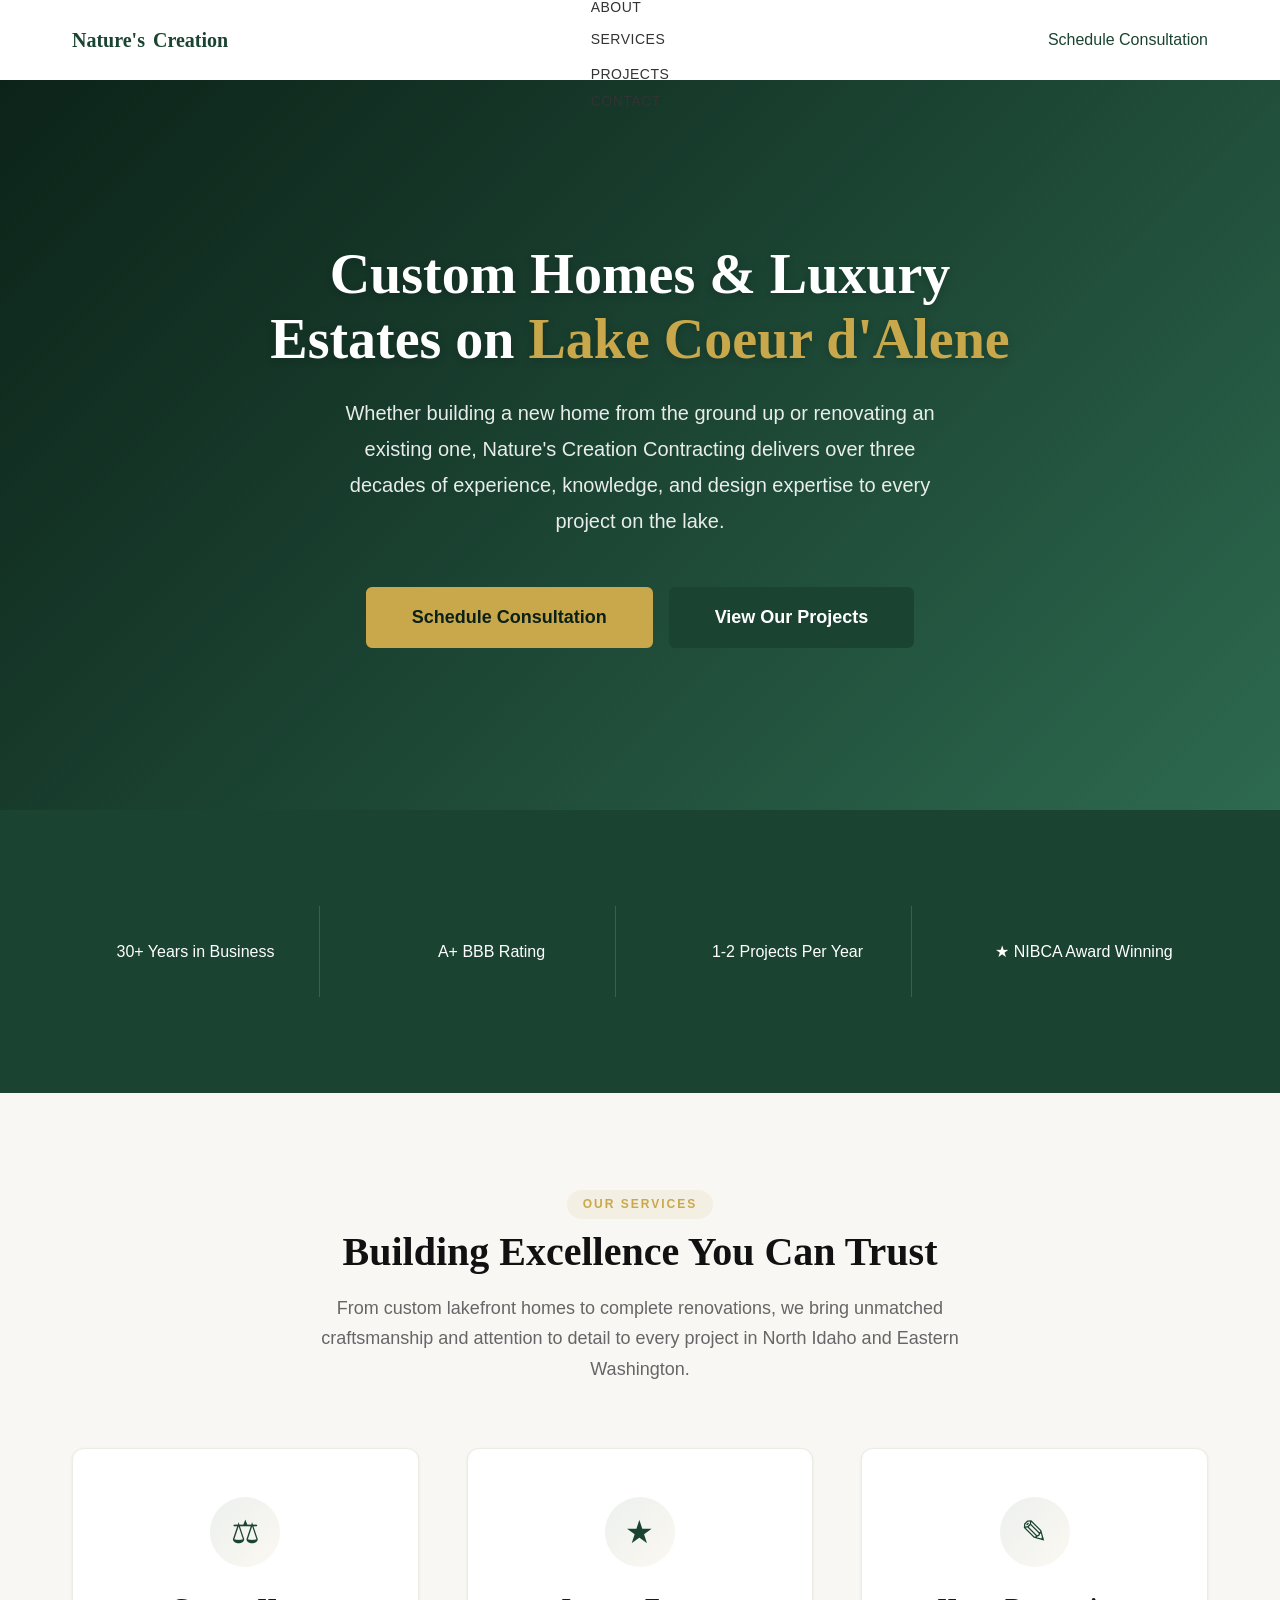
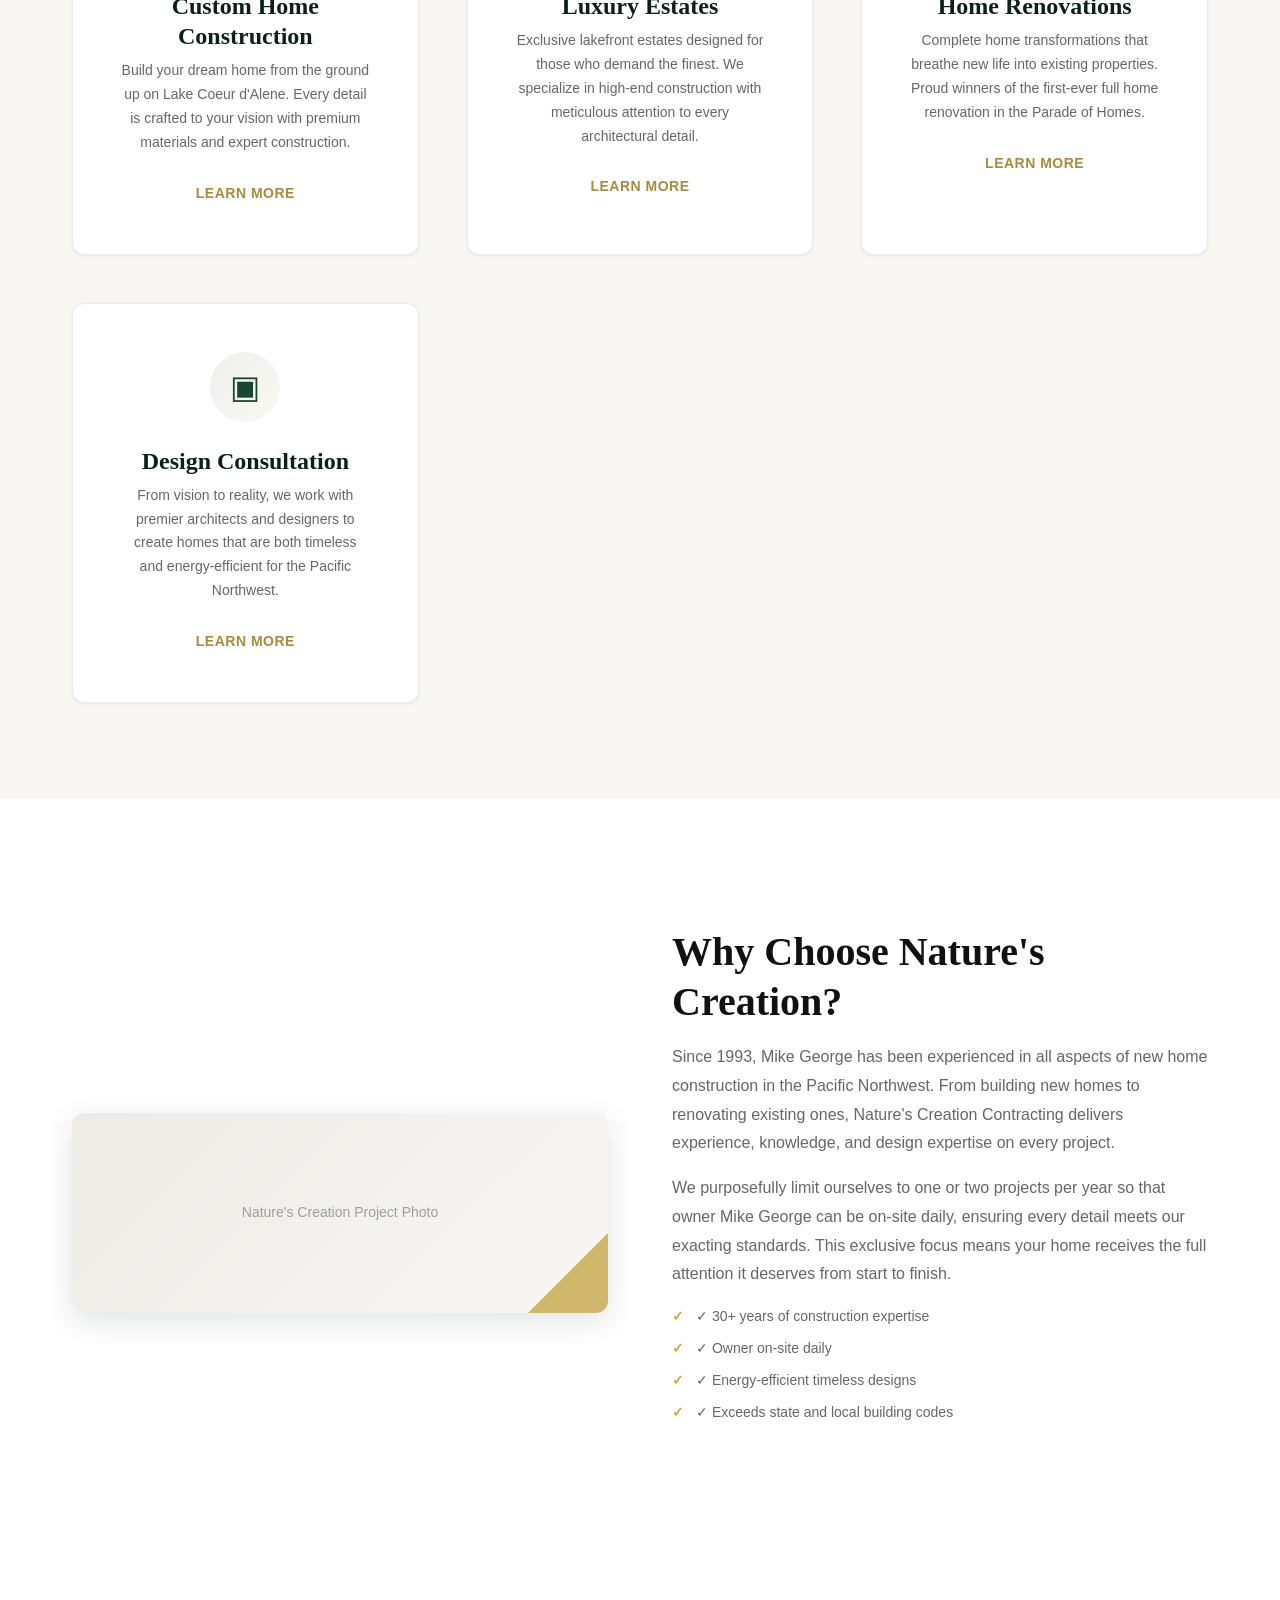
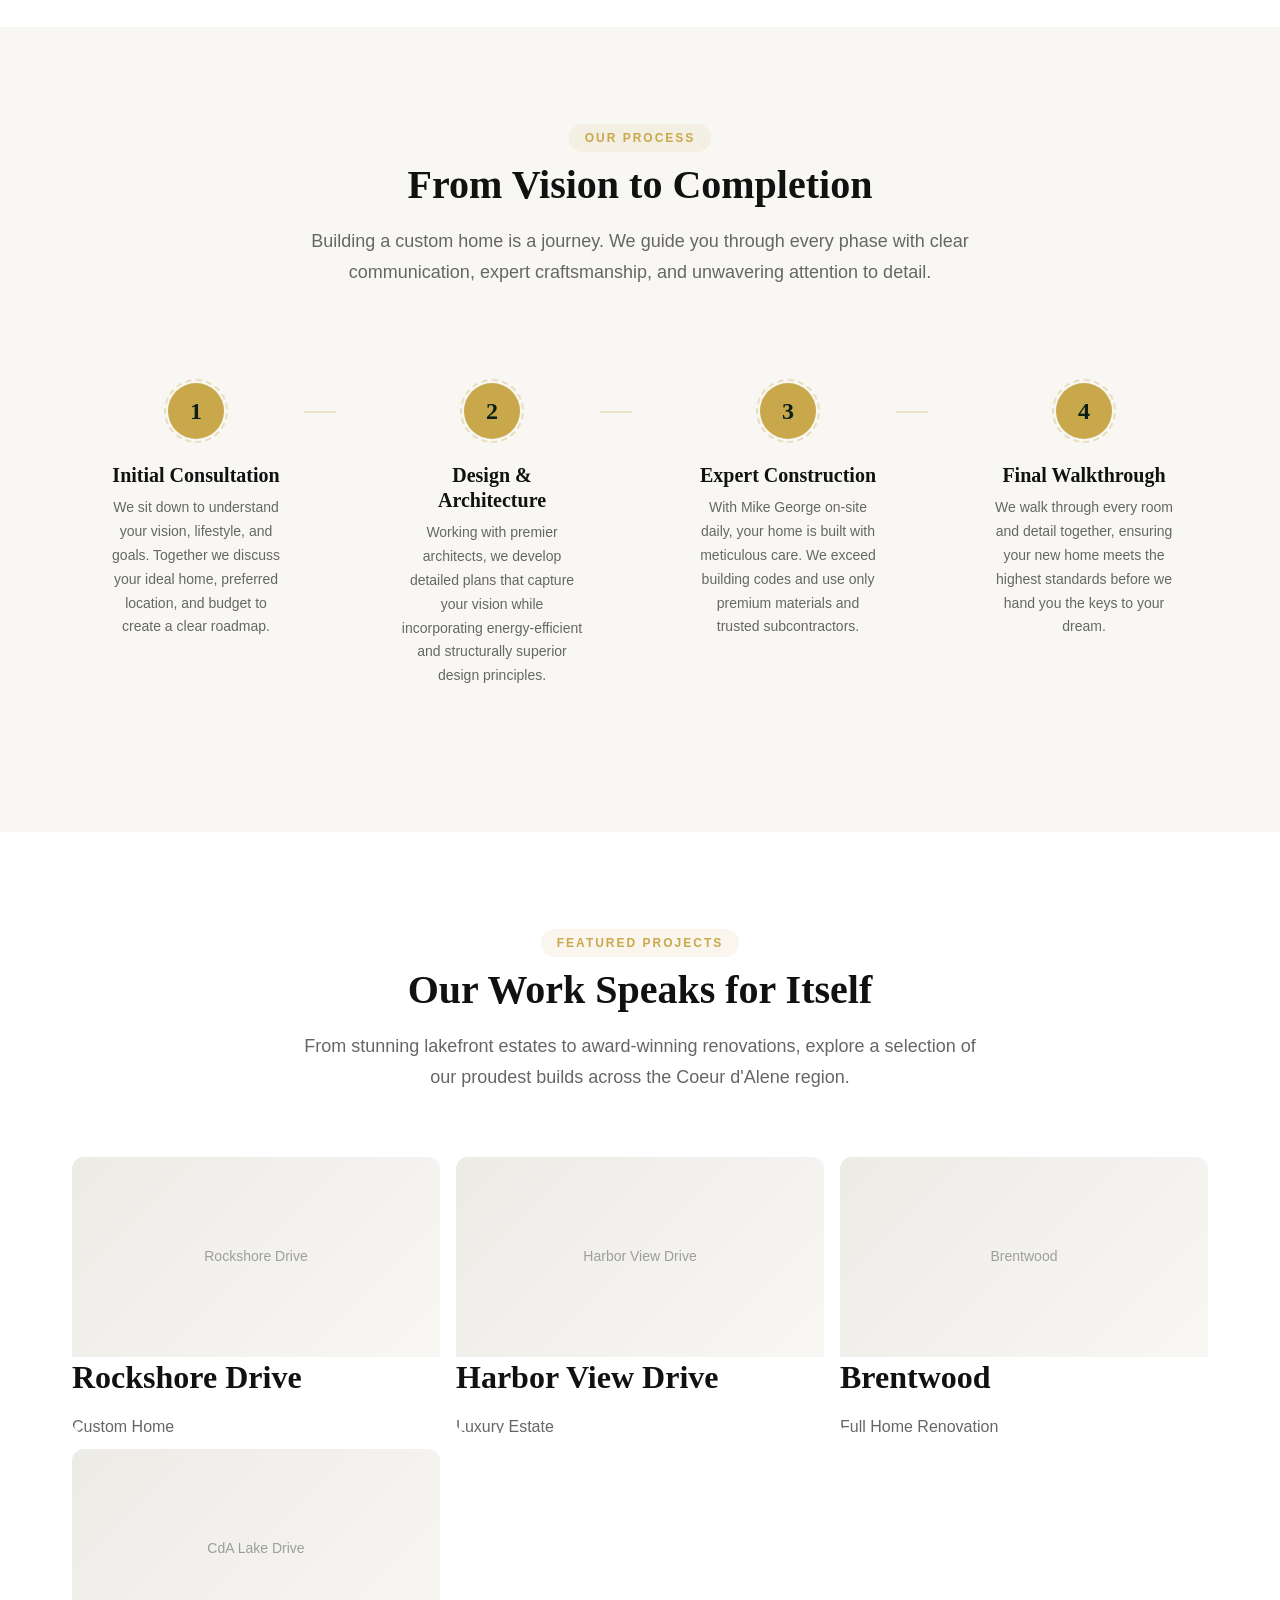
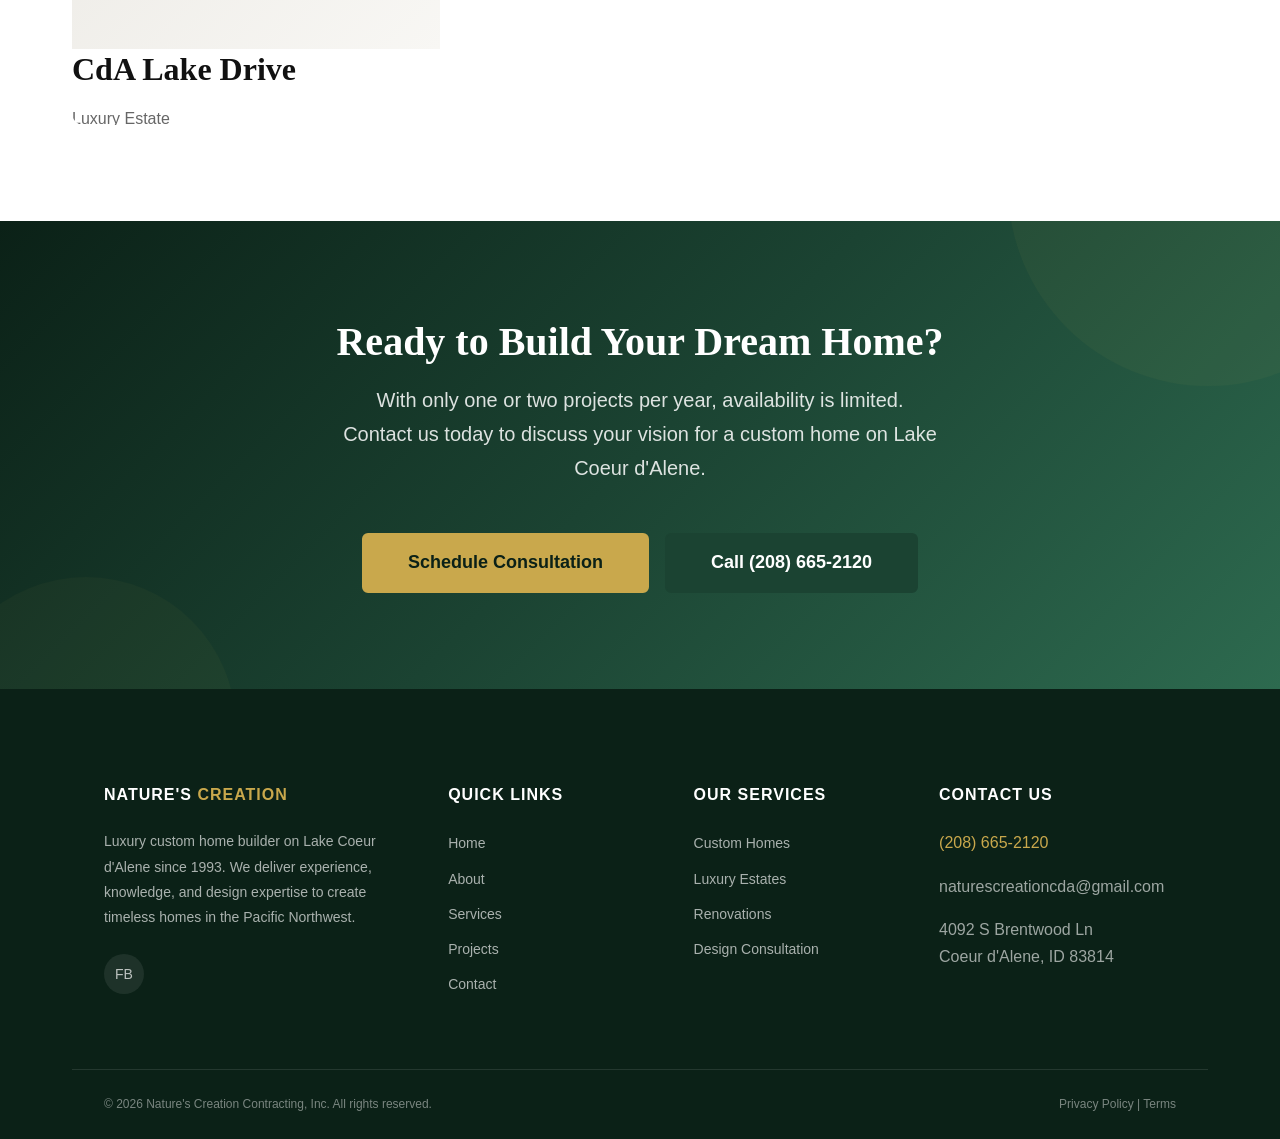
==== index.html @ 18619c43 "Auto-update naturescreationcda" ====
<!DOCTYPE html>
<html lang="en">
<head>
  <meta charset="UTF-8">
  <meta name="viewport" content="width=device-width, initial-scale=1.0">
  <meta name="description" content="Nature's Creation Contracting builds luxury custom homes and estates on Lake Coeur d'Alene, Idaho. 30+ years of experience, A+ BBB rated. Trust in experience, experience excellence.">
  <title>Nature's Creation — Custom Home Builder Coeur d'Alene, Idaho</title>
  <link rel="stylesheet" href="css/styles.css">
</head>
<body>

  <!-- ============================================
       Header
       ============================================ -->
  <header class="site-header">
    <div class="header-inner">
      <a href="index.html" class="logo">Nature's <span>Creation</span></a>

      <nav class="main-nav">
        <ul>
          <li><a href="index.html" class="active">Home</a></li>
          <li><a href="about.html">About</a></li>
          <li class="nav-dropdown">
            <a href="services/index.html">Services</a>
            <ul class="dropdown-menu">
              <li><a href="services/custom-homes.html">Custom Homes</a></li>
              <li><a href="services/luxury-estates.html">Luxury Estates</a></li>
              <li><a href="services/renovations.html">Renovations</a></li>
              <li><a href="services/design-consultation.html">Design Consultation</a></li>
            </ul>
          </li>
          <li><a href="gallery.html">Projects</a></li>
          <li><a href="contact.html">Contact</a></li>
        </ul>
      </nav>

      <a href="contact.html" class="header-cta header-cta-desktop">Schedule Consultation</a>

      <button class="menu-toggle" aria-label="Toggle navigation menu">
        <span></span>
        <span></span>
        <span></span>
      </button>
    </div>
  </header>

  <!-- ============================================
       Hero Section
       ============================================ -->
  <section class="hero">
    <div class="container">
      <div class="hero-content">
        <h1>Custom Homes &amp; Luxury Estates on <span class="accent">Lake Coeur d'Alene</span></h1>
        <p>Whether building a new home from the ground up or renovating an existing one, Nature's Creation Contracting delivers over three decades of experience, knowledge, and design expertise to every project on the lake.</p>
        <div class="hero-buttons">
          <a href="contact.html" class="btn btn-primary btn-lg">Schedule Consultation</a>
          <a href="gallery.html" class="btn btn-secondary btn-lg">View Our Projects</a>
        </div>
      </div>
    </div>
  </section>

  <!-- ============================================
       Stats Section
       ============================================ -->
  <section class="section section-dark">
    <div class="container">
      <div class="stats-row">
        <div class="stat-item">
          <span class="number">30+</span>
          <span class="label">Years in Business</span>
        </div>
        <div class="stat-item">
          <span class="number">A+</span>
          <span class="label">BBB Rating</span>
        </div>
        <div class="stat-item">
          <span class="number">1-2</span>
          <span class="label">Projects Per Year</span>
        </div>
        <div class="stat-item">
          <span class="number">&#9733;</span>
          <span class="label">NIBCA Award Winning</span>
        </div>
      </div>
    </div>
  </section>

  <!-- ============================================
       Services Section
       ============================================ -->
  <section class="section section-light">
    <div class="container">
      <div class="section-header">
        <span class="label">Our Services</span>
        <h2>Building Excellence You Can Trust</h2>
        <p>From custom lakefront homes to complete renovations, we bring unmatched craftsmanship and attention to detail to every project in North Idaho and Eastern Washington.</p>
      </div>

      <div class="services-grid">
        <!-- Custom Home Construction -->
        <div class="service-card">
          <div class="icon">&#9878;</div>
          <h3>Custom Home Construction</h3>
          <p>Build your dream home from the ground up on Lake Coeur d'Alene. Every detail is crafted to your vision with premium materials and expert construction.</p>
          <a href="services/custom-homes.html" class="card-link">Learn More</a>
        </div>

        <!-- Luxury Estates -->
        <div class="service-card">
          <div class="icon">&#9733;</div>
          <h3>Luxury Estates</h3>
          <p>Exclusive lakefront estates designed for those who demand the finest. We specialize in high-end construction with meticulous attention to every architectural detail.</p>
          <a href="services/luxury-estates.html" class="card-link">Learn More</a>
        </div>

        <!-- Home Renovations -->
        <div class="service-card">
          <div class="icon">&#9998;</div>
          <h3>Home Renovations</h3>
          <p>Complete home transformations that breathe new life into existing properties. Proud winners of the first-ever full home renovation in the Parade of Homes.</p>
          <a href="services/renovations.html" class="card-link">Learn More</a>
        </div>

        <!-- Design Consultation -->
        <div class="service-card">
          <div class="icon">&#9635;</div>
          <h3>Design Consultation</h3>
          <p>From vision to reality, we work with premier architects and designers to create homes that are both timeless and energy-efficient for the Pacific Northwest.</p>
          <a href="services/design-consultation.html" class="card-link">Learn More</a>
        </div>
      </div>
    </div>
  </section>

  <!-- ============================================
       About / Why Choose Us Section
       ============================================ -->
  <section class="section">
    <div class="container">
      <div class="two-col">
        <div class="two-col-image">
          <div class="placeholder-img">Nature's Creation Project Photo</div>
        </div>
        <div class="two-col-content">
          <h2>Why Choose Nature's Creation?</h2>
          <p>Since 1993, Mike George has been experienced in all aspects of new home construction in the Pacific Northwest. From building new homes to renovating existing ones, Nature's Creation Contracting delivers experience, knowledge, and design expertise on every project.</p>
          <p>We purposefully limit ourselves to one or two projects per year so that owner Mike George can be on-site daily, ensuring every detail meets our exacting standards. This exclusive focus means your home receives the full attention it deserves from start to finish.</p>
          <ul style="list-style: none; margin-bottom: 1.5rem;">
            <li style="position: relative; padding-left: 1.5rem; margin-bottom: 0.5rem; color: var(--color-text-light);">&#10003; 30+ years of construction expertise</li>
            <li style="position: relative; padding-left: 1.5rem; margin-bottom: 0.5rem; color: var(--color-text-light);">&#10003; Owner on-site daily</li>
            <li style="position: relative; padding-left: 1.5rem; margin-bottom: 0.5rem; color: var(--color-text-light);">&#10003; Energy-efficient timeless designs</li>
            <li style="position: relative; padding-left: 1.5rem; margin-bottom: 0.5rem; color: var(--color-text-light);">&#10003; Exceeds state and local building codes</li>
          </ul>
          <a href="about.html" class="btn btn-outline">Learn More About Us</a>
        </div>
      </div>
    </div>
  </section>

  <!-- ============================================
       Process Section
       ============================================ -->
  <section class="section section-light">
    <div class="container">
      <div class="section-header">
        <span class="label">Our Process</span>
        <h2>From Vision to Completion</h2>
        <p>Building a custom home is a journey. We guide you through every phase with clear communication, expert craftsmanship, and unwavering attention to detail.</p>
      </div>

      <div class="features-grid">
        <div class="feature-item">
          <div class="number">1</div>
          <h3>Initial Consultation</h3>
          <p>We sit down to understand your vision, lifestyle, and goals. Together we discuss your ideal home, preferred location, and budget to create a clear roadmap.</p>
        </div>
        <div class="feature-item">
          <div class="number">2</div>
          <h3>Design &amp; Architecture</h3>
          <p>Working with premier architects, we develop detailed plans that capture your vision while incorporating energy-efficient and structurally superior design principles.</p>
        </div>
        <div class="feature-item">
          <div class="number">3</div>
          <h3>Expert Construction</h3>
          <p>With Mike George on-site daily, your home is built with meticulous care. We exceed building codes and use only premium materials and trusted subcontractors.</p>
        </div>
        <div class="feature-item">
          <div class="number">4</div>
          <h3>Final Walkthrough</h3>
          <p>We walk through every room and detail together, ensuring your new home meets the highest standards before we hand you the keys to your dream.</p>
        </div>
      </div>
    </div>
  </section>

  <!-- ============================================
       Projects Section
       ============================================ -->
  <section class="section">
    <div class="container">
      <div class="section-header">
        <span class="label">Featured Projects</span>
        <h2>Our Work Speaks for Itself</h2>
        <p>From stunning lakefront estates to award-winning renovations, explore a selection of our proudest builds across the Coeur d'Alene region.</p>
      </div>

      <div class="gallery-grid">
        <div class="gallery-item" data-category="custom-homes">
          <div class="placeholder-img">Rockshore Drive</div>
          <div class="gallery-overlay">
            <h3>Rockshore Drive</h3>
            <p>Custom Home</p>
          </div>
        </div>
        <div class="gallery-item" data-category="luxury-estates">
          <div class="placeholder-img">Harbor View Drive</div>
          <div class="gallery-overlay">
            <h3>Harbor View Drive</h3>
            <p>Luxury Estate</p>
          </div>
        </div>
        <div class="gallery-item" data-category="renovations">
          <div class="placeholder-img">Brentwood</div>
          <div class="gallery-overlay">
            <h3>Brentwood</h3>
            <p>Full Home Renovation</p>
          </div>
        </div>
        <div class="gallery-item" data-category="luxury-estates">
          <div class="placeholder-img">CdA Lake Drive</div>
          <div class="gallery-overlay">
            <h3>CdA Lake Drive</h3>
            <p>Luxury Estate</p>
          </div>
        </div>
      </div>
    </div>
  </section>

  <!-- ============================================
       CTA Banner
       ============================================ -->
  <section class="cta-banner">
    <div class="container">
      <h2>Ready to Build Your Dream Home?</h2>
      <p>With only one or two projects per year, availability is limited. Contact us today to discuss your vision for a custom home on Lake Coeur d'Alene.</p>
      <div class="btn-group">
        <a href="contact.html" class="btn btn-primary btn-lg">Schedule Consultation</a>
        <a href="tel:+12086652120" class="btn btn-secondary btn-lg">Call (208) 665-2120</a>
      </div>
    </div>
  </section>

  <!-- ============================================
       Footer
       ============================================ -->
  <footer class="site-footer">
    <div class="container">
      <div class="footer-grid">
        <!-- Column 1: About -->
        <div class="footer-col footer-about">
          <h4>Nature's <span style="color: var(--color-accent);">Creation</span></h4>
          <p>Luxury custom home builder on Lake Coeur d'Alene since 1993. We deliver experience, knowledge, and design expertise to create timeless homes in the Pacific Northwest.</p>
          <div class="footer-social">
            <a href="https://www.facebook.com" aria-label="Facebook" target="_blank" rel="noopener noreferrer">FB</a>
          </div>
        </div>

        <!-- Column 2: Quick Links -->
        <div class="footer-col">
          <h4>Quick Links</h4>
          <ul>
            <li><a href="index.html">Home</a></li>
            <li><a href="about.html">About</a></li>
            <li><a href="services/index.html">Services</a></li>
            <li><a href="gallery.html">Projects</a></li>
            <li><a href="contact.html">Contact</a></li>
          </ul>
        </div>

        <!-- Column 3: Our Services -->
        <div class="footer-col">
          <h4>Our Services</h4>
          <ul>
            <li><a href="services/custom-homes.html">Custom Homes</a></li>
            <li><a href="services/luxury-estates.html">Luxury Estates</a></li>
            <li><a href="services/renovations.html">Renovations</a></li>
            <li><a href="services/design-consultation.html">Design Consultation</a></li>
          </ul>
        </div>

        <!-- Column 4: Contact -->
        <div class="footer-col">
          <h4>Contact Us</h4>
          <p><a href="tel:+12086652120" style="color: var(--color-accent);">(208) 665-2120</a></p>
          <p><a href="mailto:naturescreationcda@gmail.com" style="color: rgba(255,255,255,0.6);">naturescreationcda@gmail.com</a></p>
          <p style="color: rgba(255,255,255,0.6); margin-top: 0.5rem;">4092 S Brentwood Ln<br>Coeur d'Alene, ID 83814</p>
        </div>
      </div>

      <div class="footer-bottom">
        <p>&copy; 2026 Nature's Creation Contracting, Inc. All rights reserved.</p>
        <p><a href="privacy-policy.html">Privacy Policy</a> | <a href="terms.html">Terms</a></p>
      </div>
    </div>
  </footer>

  <script src="js/main.js"></script>
</body>
</html>
---- css/styles.css ----
/* ============================================================
   Nature's Creation Contracting, Inc. — Main Stylesheet
   Luxury Custom Home Builder | Coeur d'Alene, Idaho
   ============================================================ */

/* ------------------------------------------------------------
   1. CSS Custom Properties
   ------------------------------------------------------------ */
:root {
    /* Primary Colors — Forest Green */
    --color-primary: #1B4332;
    --color-primary-light: #2D6A4F;
    --color-primary-dark: #0B2117;

    /* Accent Colors — Warm Gold */
    --color-accent: #C9A84C;
    --color-accent-light: #D4B96A;
    --color-accent-dark: #A88B3D;

    /* Neutrals */
    --color-white: #FFFFFF;
    --color-off-white: #F8F7F4;
    --color-light-gray: #EDEBE6;
    --color-medium-gray: #9E9E9E;
    --color-dark-gray: #4A4A4A;
    --color-text: #333333;
    --color-text-light: #666666;
    --color-black: #111111;

    /* Typography */
    --font-heading: 'Playfair Display', Georgia, serif;
    --font-body: 'Segoe UI', 'Helvetica Neue', Arial, sans-serif;

    /* Font Sizes */
    --text-xs: 0.75rem;
    --text-sm: 0.875rem;
    --text-base: 1rem;
    --text-md: 1.125rem;
    --text-lg: 1.25rem;
    --text-xl: 1.5rem;
    --text-2xl: 2rem;
    --text-3xl: 2.5rem;
    --text-4xl: 3rem;
    --text-5xl: 3.5rem;

    /* Spacing */
    --space-xs: 0.25rem;
    --space-sm: 0.5rem;
    --space-md: 1rem;
    --space-lg: 1.5rem;
    --space-xl: 2rem;
    --space-2xl: 3rem;
    --space-3xl: 4rem;
    --space-4xl: 6rem;

    /* Layout */
    --container-width: 1200px;
    --container-narrow: 900px;
    --header-height: 80px;
    --border-radius: 6px;
    --border-radius-lg: 12px;

    /* Shadows */
    --shadow-sm: 0 1px 3px rgba(11, 33, 23, 0.08);
    --shadow-md: 0 4px 12px rgba(11, 33, 23, 0.1);
    --shadow-lg: 0 8px 30px rgba(11, 33, 23, 0.12);
    --shadow-xl: 0 12px 40px rgba(11, 33, 23, 0.16);

    /* Transitions */
    --transition-fast: 0.2s ease;
    --transition-base: 0.3s ease;
    --transition-slow: 0.5s ease;
}

/* ------------------------------------------------------------
   2. Reset & Base Styles
   ------------------------------------------------------------ */
*,
*::before,
*::after {
    box-sizing: border-box;
    margin: 0;
    padding: 0;
}

html {
    font-size: 16px;
    scroll-behavior: smooth;
    -webkit-text-size-adjust: 100%;
}

body {
    font-family: var(--font-body);
    font-size: var(--text-base);
    line-height: 1.7;
    color: var(--color-text);
    background-color: var(--color-white);
    -webkit-font-smoothing: antialiased;
    -moz-osx-font-smoothing: grayscale;
    overflow-x: hidden;
}

h1, h2, h3, h4, h5, h6 {
    font-family: var(--font-heading);
    font-weight: 700;
    line-height: 1.25;
    color: var(--color-black);
    margin-bottom: var(--space-md);
}

h1 { font-size: var(--text-4xl); }
h2 { font-size: var(--text-3xl); }
h3 { font-size: var(--text-2xl); }
h4 { font-size: var(--text-xl); }
h5 { font-size: var(--text-lg); }
h6 { font-size: var(--text-md); }

p {
    margin-bottom: var(--space-md);
    color: var(--color-text-light);
}

a {
    color: var(--color-primary);
    text-decoration: none;
    transition: color var(--transition-fast);
}

a:hover {
    color: var(--color-accent);
}

img {
    max-width: 100%;
    height: auto;
    display: block;
}

ul, ol {
    list-style: none;
}

input,
textarea,
select,
button {
    font-family: inherit;
    font-size: inherit;
}

.container {
    width: 100%;
    max-width: var(--container-width);
    margin: 0 auto;
    padding: 0 var(--space-xl);
}

.container-narrow {
    max-width: var(--container-narrow);
}

/* ------------------------------------------------------------
   3. Header & Navigation
   ------------------------------------------------------------ */
.site-header {
    position: fixed;
    top: 0;
    left: 0;
    width: 100%;
    height: var(--header-height);
    background: var(--color-white);
    z-index: 1000;
    transition: box-shadow var(--transition-base), background var(--transition-base);
}

.site-header.scrolled {
    box-shadow: var(--shadow-md);
}

.header-inner {
    display: flex;
    align-items: center;
    justify-content: space-between;
    height: 100%;
    max-width: var(--container-width);
    margin: 0 auto;
    padding: 0 var(--space-xl);
}

.logo {
    display: flex;
    align-items: center;
    gap: var(--space-sm);
    font-family: var(--font-heading);
    font-size: var(--text-lg);
    font-weight: 700;
    color: var(--color-primary);
    text-decoration: none;
    flex-shrink: 0;
}

.logo img {
    height: 48px;
    width: auto;
}

.logo:hover {
    color: var(--color-primary-light);
}

.main-nav {
    display: flex;
    align-items: center;
    gap: var(--space-xs);
}

.main-nav a {
    position: relative;
    padding: var(--space-sm) var(--space-md);
    font-size: var(--text-sm);
    font-weight: 500;
    color: var(--color-text);
    text-transform: uppercase;
    letter-spacing: 0.5px;
    transition: color var(--transition-fast);
}

.main-nav a:hover,
.main-nav a.active {
    color: var(--color-primary);
}

.main-nav a::after {
    content: '';
    position: absolute;
    bottom: 0;
    left: var(--space-md);
    right: var(--space-md);
    height: 2px;
    background: var(--color-accent);
    transform: scaleX(0);
    transition: transform var(--transition-base);
}

.main-nav a:hover::after,
.main-nav a.active::after {
    transform: scaleX(1);
}

/* Dropdown Navigation */
.nav-dropdown {
    position: relative;
}

.nav-dropdown > a {
    display: flex;
    align-items: center;
    gap: 4px;
}

.nav-dropdown > a::before {
    content: '';
    display: none;
}

.dropdown-menu {
    position: absolute;
    top: 100%;
    left: 0;
    min-width: 220px;
    background: var(--color-white);
    border-radius: var(--border-radius);
    box-shadow: var(--shadow-lg);
    padding: var(--space-sm) 0;
    opacity: 0;
    visibility: hidden;
    transform: translateY(8px);
    transition: all var(--transition-base);
    z-index: 100;
    border-top: 3px solid var(--color-accent);
}

.nav-dropdown:hover .dropdown-menu {
    opacity: 1;
    visibility: visible;
    transform: translateY(0);
}

.dropdown-menu a {
    display: block;
    padding: var(--space-sm) var(--space-lg);
    font-size: var(--text-sm);
    text-transform: none;
    letter-spacing: 0;
    color: var(--color-text);
    transition: background var(--transition-fast), color var(--transition-fast);
}

.dropdown-menu a::after {
    display: none;
}

.dropdown-menu a:hover {
    background: var(--color-off-white);
    color: var(--color-primary);
    padding-left: calc(var(--space-lg) + 4px);
}

/* Header CTA Button */
.header-cta {
    margin-left: var(--space-md);
}

.header-cta .btn {
    font-size: var(--text-sm);
    padding: 0.5rem 1.25rem;
}

/* Mobile Menu Toggle */
.menu-toggle {
    display: none;
    flex-direction: column;
    justify-content: center;
    gap: 5px;
    width: 32px;
    height: 32px;
    background: none;
    border: none;
    cursor: pointer;
    padding: 0;
    z-index: 1001;
}

.menu-toggle span {
    display: block;
    width: 100%;
    height: 2px;
    background: var(--color-primary);
    border-radius: 2px;
    transition: var(--transition-base);
}

.menu-toggle.active span:nth-child(1) {
    transform: rotate(45deg) translate(5px, 5px);
}

.menu-toggle.active span:nth-child(2) {
    opacity: 0;
}

.menu-toggle.active span:nth-child(3) {
    transform: rotate(-45deg) translate(5px, -5px);
}

/* ------------------------------------------------------------
   4. Hero Section
   ------------------------------------------------------------ */
.hero {
    position: relative;
    min-height: 90vh;
    display: flex;
    align-items: center;
    justify-content: center;
    text-align: center;
    padding: calc(var(--header-height) + var(--space-3xl)) var(--space-xl) var(--space-3xl);
    background: linear-gradient(
        135deg,
        var(--color-primary-dark) 0%,
        var(--color-primary) 50%,
        var(--color-primary-light) 100%
    );
    color: var(--color-white);
    overflow: hidden;
}

.hero::before {
    content: '';
    position: absolute;
    inset: 0;
    background: url('../images/hero-bg.jpg') center/cover no-repeat;
    opacity: 0.25;
    z-index: 0;
}

.hero::after {
    content: '';
    position: absolute;
    inset: 0;
    background: linear-gradient(
        135deg,
        rgba(11, 33, 23, 0.85) 0%,
        rgba(27, 67, 50, 0.75) 50%,
        rgba(45, 106, 79, 0.7) 100%
    );
    z-index: 1;
}

.hero-content {
    position: relative;
    z-index: 2;
    max-width: 800px;
    margin: 0 auto;
}

.hero h1 {
    font-size: var(--text-5xl);
    font-weight: 700;
    color: var(--color-white);
    margin-bottom: var(--space-lg);
    line-height: 1.15;
    text-shadow: 0 2px 8px rgba(0, 0, 0, 0.2);
}

.hero h1 span {
    color: var(--color-accent);
}

.hero p {
    font-size: var(--text-lg);
    color: rgba(255, 255, 255, 0.9);
    margin-bottom: var(--space-2xl);
    max-width: 600px;
    margin-left: auto;
    margin-right: auto;
    line-height: 1.8;
}

.hero-buttons {
    display: flex;
    gap: var(--space-md);
    justify-content: center;
    flex-wrap: wrap;
}

/* ------------------------------------------------------------
   5. Page Hero (Interior Pages)
   ------------------------------------------------------------ */
.page-hero {
    position: relative;
    padding: calc(var(--header-height) + var(--space-4xl)) var(--space-xl) var(--space-3xl);
    background: linear-gradient(
        135deg,
        var(--color-primary-dark) 0%,
        var(--color-primary) 50%,
        var(--color-primary-light) 100%
    );
    text-align: center;
    color: var(--color-white);
    overflow: hidden;
}

.page-hero::before {
    content: '';
    position: absolute;
    inset: 0;
    background: url('../images/page-hero-bg.jpg') center/cover no-repeat;
    opacity: 0.2;
    z-index: 0;
}

.page-hero::after {
    content: '';
    position: absolute;
    inset: 0;
    background: linear-gradient(
        135deg,
        rgba(11, 33, 23, 0.9) 0%,
        rgba(27, 67, 50, 0.8) 50%,
        rgba(45, 106, 79, 0.75) 100%
    );
    z-index: 1;
}

.page-hero > * {
    position: relative;
    z-index: 2;
}

.page-hero h1 {
    font-size: var(--text-4xl);
    color: var(--color-white);
    margin-bottom: var(--space-md);
}

.page-hero p {
    font-size: var(--text-lg);
    color: rgba(255, 255, 255, 0.85);
    max-width: 600px;
    margin: 0 auto;
}

.breadcrumb {
    display: flex;
    justify-content: center;
    align-items: center;
    gap: var(--space-sm);
    margin-bottom: var(--space-lg);
    font-size: var(--text-sm);
    color: rgba(255, 255, 255, 0.6);
}

.breadcrumb a {
    color: var(--color-accent-light);
    text-decoration: none;
    transition: color var(--transition-fast);
}

.breadcrumb a:hover {
    color: var(--color-accent);
}

.breadcrumb span {
    color: rgba(255, 255, 255, 0.4);
}

/* ------------------------------------------------------------
   6. Buttons
   ------------------------------------------------------------ */
.btn {
    display: inline-flex;
    align-items: center;
    justify-content: center;
    gap: var(--space-sm);
    padding: 0.85rem 2rem;
    font-family: var(--font-body);
    font-size: var(--text-base);
    font-weight: 600;
    text-decoration: none;
    border: 2px solid transparent;
    border-radius: var(--border-radius);
    cursor: pointer;
    transition: all var(--transition-base);
    line-height: 1.2;
    text-align: center;
    white-space: nowrap;
}

.btn:hover {
    transform: translateY(-2px);
    box-shadow: var(--shadow-md);
}

.btn:active {
    transform: translateY(0);
}

.btn-primary {
    background: var(--color-accent);
    color: var(--color-primary-dark);
    border-color: var(--color-accent);
}

.btn-primary:hover {
    background: var(--color-accent-dark);
    border-color: var(--color-accent-dark);
    color: var(--color-white);
}

.btn-secondary {
    background: var(--color-primary);
    color: var(--color-white);
    border-color: var(--color-primary);
}

.btn-secondary:hover {
    background: var(--color-primary-light);
    border-color: var(--color-primary-light);
    color: var(--color-white);
}

.btn-outline {
    background: transparent;
    color: var(--color-white);
    border-color: var(--color-white);
}

.btn-outline:hover {
    background: var(--color-white);
    color: var(--color-primary);
}

.btn-dark {
    background: var(--color-primary-dark);
    color: var(--color-white);
    border-color: var(--color-primary-dark);
}

.btn-dark:hover {
    background: var(--color-primary);
    border-color: var(--color-primary);
    color: var(--color-white);
}

.btn-sm {
    padding: 0.5rem 1.25rem;
    font-size: var(--text-sm);
}

.btn-lg {
    padding: 1.1rem 2.75rem;
    font-size: var(--text-md);
}

/* ------------------------------------------------------------
   7. Sections
   ------------------------------------------------------------ */
.section {
    padding: var(--space-4xl) var(--space-xl);
}

.section-light {
    background: var(--color-off-white);
}

.section-dark {
    background: var(--color-primary);
    color: var(--color-white);
}

.section-dark h2,
.section-dark h3,
.section-dark h4 {
    color: var(--color-white);
}

.section-dark p {
    color: rgba(255, 255, 255, 0.85);
}

.section-header {
    text-align: center;
    max-width: 700px;
    margin: 0 auto var(--space-3xl);
}

.section-header .label {
    display: inline-block;
    font-size: var(--text-xs);
    font-weight: 700;
    text-transform: uppercase;
    letter-spacing: 2px;
    color: var(--color-accent);
    margin-bottom: var(--space-sm);
    padding: var(--space-xs) var(--space-md);
    background: rgba(201, 168, 76, 0.1);
    border-radius: 50px;
}

.section-dark .section-header .label {
    background: rgba(201, 168, 76, 0.2);
    color: var(--color-accent-light);
}

.section-header h2 {
    font-size: var(--text-3xl);
    margin-bottom: var(--space-md);
}

.section-header p {
    font-size: var(--text-md);
    color: var(--color-text-light);
}

.section-dark .section-header p {
    color: rgba(255, 255, 255, 0.8);
}

/* ------------------------------------------------------------
   8. Service Cards
   ------------------------------------------------------------ */
.services-grid {
    display: grid;
    grid-template-columns: repeat(3, 1fr);
    gap: var(--space-2xl);
    max-width: var(--container-width);
    margin: 0 auto;
}

.service-card {
    background: var(--color-white);
    border-radius: var(--border-radius-lg);
    padding: var(--space-2xl);
    text-align: center;
    box-shadow: var(--shadow-sm);
    transition: all var(--transition-base);
    border: 1px solid var(--color-light-gray);
    position: relative;
    overflow: hidden;
}

.service-card::before {
    content: '';
    position: absolute;
    top: 0;
    left: 0;
    right: 0;
    height: 4px;
    background: linear-gradient(90deg, var(--color-primary), var(--color-accent));
    transform: scaleX(0);
    transition: transform var(--transition-base);
}

.service-card:hover {
    transform: translateY(-6px);
    box-shadow: var(--shadow-lg);
}

.service-card:hover::before {
    transform: scaleX(1);
}

.service-card .icon {
    display: inline-flex;
    align-items: center;
    justify-content: center;
    width: 70px;
    height: 70px;
    border-radius: 50%;
    background: linear-gradient(135deg, rgba(27, 67, 50, 0.08), rgba(201, 168, 76, 0.08));
    color: var(--color-primary);
    font-size: var(--text-2xl);
    margin-bottom: var(--space-lg);
    transition: all var(--transition-base);
}

.service-card:hover .icon {
    background: var(--color-primary);
    color: var(--color-accent);
    transform: scale(1.08);
}

.service-card h3 {
    font-size: var(--text-xl);
    margin-bottom: var(--space-sm);
    color: var(--color-primary-dark);
}

.service-card p {
    font-size: var(--text-sm);
    color: var(--color-text-light);
    margin-bottom: var(--space-lg);
    line-height: 1.7;
}

.service-card .card-link {
    display: inline-flex;
    align-items: center;
    gap: 6px;
    font-size: var(--text-sm);
    font-weight: 600;
    color: var(--color-accent-dark);
    text-transform: uppercase;
    letter-spacing: 0.5px;
    transition: all var(--transition-fast);
}

.service-card .card-link:hover {
    color: var(--color-primary);
    gap: 10px;
}

/* Dark section service cards */
.section-dark .service-card {
    background: rgba(255, 255, 255, 0.05);
    border-color: rgba(255, 255, 255, 0.1);
}

.section-dark .service-card h3 {
    color: var(--color-white);
}

.section-dark .service-card p {
    color: rgba(255, 255, 255, 0.75);
}

/* ------------------------------------------------------------
   9. Features / Process Grid
   ------------------------------------------------------------ */
.features-grid {
    display: grid;
    grid-template-columns: repeat(4, 1fr);
    gap: var(--space-2xl);
    max-width: var(--container-width);
    margin: 0 auto;
}

.feature-item {
    text-align: center;
    padding: var(--space-xl);
    position: relative;
}

.feature-item .number {
    display: inline-flex;
    align-items: center;
    justify-content: center;
    width: 56px;
    height: 56px;
    border-radius: 50%;
    background: var(--color-accent);
    color: var(--color-primary-dark);
    font-family: var(--font-heading);
    font-size: var(--text-xl);
    font-weight: 700;
    margin-bottom: var(--space-lg);
    position: relative;
    z-index: 1;
}

.feature-item .number::after {
    content: '';
    position: absolute;
    inset: -4px;
    border-radius: 50%;
    border: 2px dashed var(--color-accent-light);
    opacity: 0.4;
}

.feature-item h3 {
    font-size: var(--text-lg);
    margin-bottom: var(--space-sm);
}

.feature-item p {
    font-size: var(--text-sm);
    line-height: 1.7;
}

.section-dark .feature-item .number {
    background: var(--color-accent);
    color: var(--color-primary-dark);
}

.section-dark .feature-item h3 {
    color: var(--color-white);
}

.section-dark .feature-item p {
    color: rgba(255, 255, 255, 0.75);
}

/* Connecting lines between process steps */
.feature-item:not(:last-child)::after {
    content: '';
    position: absolute;
    top: calc(var(--space-xl) + 28px);
    right: -16px;
    width: 32px;
    height: 2px;
    background: var(--color-accent-light);
    opacity: 0.3;
}

/* ------------------------------------------------------------
   10. Testimonials
   ------------------------------------------------------------ */
.testimonials-grid {
    display: grid;
    grid-template-columns: repeat(3, 1fr);
    gap: var(--space-2xl);
    max-width: var(--container-width);
    margin: 0 auto;
}

.testimonial-card {
    background: var(--color-white);
    border-radius: var(--border-radius-lg);
    padding: var(--space-2xl);
    box-shadow: var(--shadow-sm);
    border: 1px solid var(--color-light-gray);
    position: relative;
    transition: all var(--transition-base);
}

.testimonial-card:hover {
    box-shadow: var(--shadow-md);
    transform: translateY(-4px);
}

.testimonial-card::before {
    content: '\201C';
    position: absolute;
    top: var(--space-lg);
    left: var(--space-xl);
    font-family: var(--font-heading);
    font-size: 4rem;
    line-height: 1;
    color: var(--color-accent);
    opacity: 0.25;
}

.testimonial-card p {
    font-size: var(--text-base);
    font-style: italic;
    color: var(--color-text);
    line-height: 1.8;
    margin-bottom: var(--space-lg);
    position: relative;
    z-index: 1;
}

.testimonial-card .author {
    display: flex;
    align-items: center;
    gap: var(--space-md);
    padding-top: var(--space-md);
    border-top: 1px solid var(--color-light-gray);
}

.testimonial-card .author img {
    width: 48px;
    height: 48px;
    border-radius: 50%;
    object-fit: cover;
    border: 2px solid var(--color-accent-light);
}

.testimonial-card .author-info strong {
    display: block;
    font-size: var(--text-sm);
    color: var(--color-primary-dark);
}

.testimonial-card .author-info span {
    font-size: var(--text-xs);
    color: var(--color-medium-gray);
}

.testimonial-card .stars {
    color: var(--color-accent);
    font-size: var(--text-sm);
    margin-bottom: var(--space-md);
}

.section-dark .testimonial-card {
    background: rgba(255, 255, 255, 0.06);
    border-color: rgba(255, 255, 255, 0.1);
}

.section-dark .testimonial-card p {
    color: rgba(255, 255, 255, 0.9);
}

.section-dark .testimonial-card .author {
    border-top-color: rgba(255, 255, 255, 0.1);
}

.section-dark .testimonial-card .author-info strong {
    color: var(--color-white);
}

.section-dark .testimonial-card .author-info span {
    color: rgba(255, 255, 255, 0.6);
}

/* ------------------------------------------------------------
   11. Gallery
   ------------------------------------------------------------ */
.gallery-filters {
    display: flex;
    justify-content: center;
    flex-wrap: wrap;
    gap: var(--space-sm);
    margin-bottom: var(--space-2xl);
}

.filter-btn {
    padding: 0.5rem 1.5rem;
    font-size: var(--text-sm);
    font-weight: 500;
    color: var(--color-text-light);
    background: var(--color-white);
    border: 1px solid var(--color-light-gray);
    border-radius: 50px;
    cursor: pointer;
    transition: all var(--transition-fast);
}

.filter-btn:hover {
    border-color: var(--color-primary-light);
    color: var(--color-primary);
}

.filter-btn.active {
    background: var(--color-primary);
    color: var(--color-white);
    border-color: var(--color-primary);
}

.gallery-grid {
    display: grid;
    grid-template-columns: repeat(3, 1fr);
    gap: var(--space-md);
    max-width: var(--container-width);
    margin: 0 auto;
}

.gallery-item {
    position: relative;
    border-radius: var(--border-radius-lg);
    overflow: hidden;
    cursor: pointer;
    aspect-ratio: 4 / 3;
}

.gallery-item img {
    width: 100%;
    height: 100%;
    object-fit: cover;
    transition: transform var(--transition-slow);
}

.gallery-item:hover img {
    transform: scale(1.08);
}

.gallery-item .overlay {
    position: absolute;
    inset: 0;
    background: linear-gradient(
        to top,
        rgba(11, 33, 23, 0.85) 0%,
        rgba(27, 67, 50, 0.4) 40%,
        transparent 70%
    );
    display: flex;
    flex-direction: column;
    justify-content: flex-end;
    padding: var(--space-xl);
    opacity: 0;
    transition: opacity var(--transition-base);
}

.gallery-item:hover .overlay {
    opacity: 1;
}

.gallery-item .overlay h4 {
    font-size: var(--text-lg);
    color: var(--color-white);
    margin-bottom: var(--space-xs);
}

.gallery-item .overlay p {
    font-size: var(--text-sm);
    color: var(--color-accent-light);
    margin-bottom: 0;
}

.gallery-item .overlay .zoom-icon {
    position: absolute;
    top: 50%;
    left: 50%;
    transform: translate(-50%, -50%) scale(0.7);
    width: 48px;
    height: 48px;
    border-radius: 50%;
    background: var(--color-accent);
    color: var(--color-primary-dark);
    display: flex;
    align-items: center;
    justify-content: center;
    font-size: var(--text-lg);
    opacity: 0;
    transition: all var(--transition-base);
}

.gallery-item:hover .overlay .zoom-icon {
    opacity: 1;
    transform: translate(-50%, -50%) scale(1);
}

/* Wide gallery items */
.gallery-item.wide {
    grid-column: span 2;
}

.gallery-item.tall {
    grid-row: span 2;
    aspect-ratio: auto;
}

/* ------------------------------------------------------------
   12. CTA Banner
   ------------------------------------------------------------ */
.cta-banner {
    background: linear-gradient(
        135deg,
        var(--color-primary-dark) 0%,
        var(--color-primary) 50%,
        var(--color-primary-light) 100%
    );
    padding: var(--space-4xl) var(--space-xl);
    text-align: center;
    color: var(--color-white);
    position: relative;
    overflow: hidden;
}

.cta-banner::before {
    content: '';
    position: absolute;
    top: -50%;
    right: -10%;
    width: 400px;
    height: 400px;
    border-radius: 50%;
    background: var(--color-accent);
    opacity: 0.05;
}

.cta-banner::after {
    content: '';
    position: absolute;
    bottom: -40%;
    left: -5%;
    width: 300px;
    height: 300px;
    border-radius: 50%;
    background: var(--color-accent);
    opacity: 0.04;
}

.cta-banner > * {
    position: relative;
    z-index: 1;
}

.cta-banner h2 {
    font-size: var(--text-3xl);
    color: var(--color-white);
    margin-bottom: var(--space-md);
}

.cta-banner p {
    font-size: var(--text-lg);
    color: rgba(255, 255, 255, 0.85);
    max-width: 600px;
    margin: 0 auto var(--space-2xl);
}

.cta-banner .btn-group {
    display: flex;
    justify-content: center;
    gap: var(--space-md);
    flex-wrap: wrap;
}

/* ------------------------------------------------------------
   13. Contact / Forms
   ------------------------------------------------------------ */
.contact-grid {
    display: grid;
    grid-template-columns: 1fr 1.5fr;
    gap: var(--space-3xl);
    max-width: var(--container-width);
    margin: 0 auto;
    align-items: start;
}

.contact-info-item {
    display: flex;
    align-items: flex-start;
    gap: var(--space-lg);
    margin-bottom: var(--space-2xl);
}

.contact-info-item .icon-circle {
    flex-shrink: 0;
    display: flex;
    align-items: center;
    justify-content: center;
    width: 52px;
    height: 52px;
    border-radius: 50%;
    background: linear-gradient(135deg, rgba(27, 67, 50, 0.08), rgba(201, 168, 76, 0.08));
    color: var(--color-primary);
    font-size: var(--text-lg);
    transition: all var(--transition-base);
}

.contact-info-item:hover .icon-circle {
    background: var(--color-primary);
    color: var(--color-accent);
}

.contact-info-item h4 {
    font-size: var(--text-base);
    font-family: var(--font-body);
    font-weight: 600;
    margin-bottom: var(--space-xs);
    color: var(--color-primary-dark);
}

.contact-info-item p {
    font-size: var(--text-sm);
    color: var(--color-text-light);
    margin-bottom: 0;
    line-height: 1.6;
}

.contact-info-item a {
    color: var(--color-text-light);
    transition: color var(--transition-fast);
}

.contact-info-item a:hover {
    color: var(--color-accent);
}

/* Contact Form */
.contact-form {
    background: var(--color-white);
    padding: var(--space-2xl);
    border-radius: var(--border-radius-lg);
    box-shadow: var(--shadow-md);
    border: 1px solid var(--color-light-gray);
}

.contact-form h3 {
    font-size: var(--text-xl);
    margin-bottom: var(--space-xl);
    color: var(--color-primary-dark);
}

.form-group {
    margin-bottom: var(--space-lg);
}

.form-group label {
    display: block;
    font-size: var(--text-sm);
    font-weight: 600;
    color: var(--color-text);
    margin-bottom: var(--space-sm);
}

.form-group input,
.form-group textarea,
.form-group select {
    width: 100%;
    padding: 0.85rem var(--space-md);
    font-size: var(--text-base);
    color: var(--color-text);
    background: var(--color-off-white);
    border: 2px solid var(--color-light-gray);
    border-radius: var(--border-radius);
    transition: all var(--transition-fast);
    outline: none;
}

.form-group input:focus,
.form-group textarea:focus,
.form-group select:focus {
    border-color: var(--color-accent);
    background: var(--color-white);
    box-shadow: 0 0 0 4px rgba(201, 168, 76, 0.15);
}

.form-group input::placeholder,
.form-group textarea::placeholder {
    color: var(--color-medium-gray);
}

.form-group textarea {
    min-height: 140px;
    resize: vertical;
}

.form-group select {
    appearance: none;
    background-image: url("data:image/svg+xml,%3Csvg xmlns='http://www.w3.org/2000/svg' width='12' height='8'%3E%3Cpath d='M1 1l5 5 5-5' stroke='%234A4A4A' stroke-width='1.5' fill='none'/%3E%3C/svg%3E");
    background-repeat: no-repeat;
    background-position: right 1rem center;
    padding-right: 2.5rem;
    cursor: pointer;
}

.form-row {
    display: grid;
    grid-template-columns: 1fr 1fr;
    gap: var(--space-md);
}

.contact-form .btn {
    width: 100%;
    margin-top: var(--space-sm);
}

/* ------------------------------------------------------------
   14. FAQ
   ------------------------------------------------------------ */
.faq-list {
    max-width: var(--container-narrow);
    margin: 0 auto;
}

.faq-item {
    background: var(--color-white);
    border-radius: var(--border-radius-lg);
    margin-bottom: var(--space-md);
    box-shadow: var(--shadow-sm);
    border: 1px solid var(--color-light-gray);
    overflow: hidden;
    transition: all var(--transition-base);
}

.faq-item:hover {
    box-shadow: var(--shadow-md);
}

.faq-item.active {
    border-color: var(--color-accent-light);
    box-shadow: 0 4px 16px rgba(201, 168, 76, 0.12);
}

.faq-question {
    display: flex;
    align-items: center;
    justify-content: space-between;
    width: 100%;
    padding: var(--space-lg) var(--space-xl);
    font-family: var(--font-body);
    font-size: var(--text-base);
    font-weight: 600;
    color: var(--color-primary-dark);
    background: none;
    border: none;
    cursor: pointer;
    text-align: left;
    transition: color var(--transition-fast);
    gap: var(--space-md);
}

.faq-question:hover {
    color: var(--color-accent-dark);
}

.faq-question::after {
    content: '+';
    display: flex;
    align-items: center;
    justify-content: center;
    width: 32px;
    height: 32px;
    border-radius: 50%;
    background: var(--color-off-white);
    color: var(--color-primary);
    font-size: var(--text-lg);
    font-weight: 400;
    flex-shrink: 0;
    transition: all var(--transition-base);
}

.faq-item.active .faq-question::after {
    content: '\2212';
    background: var(--color-accent);
    color: var(--color-primary-dark);
    transform: rotate(180deg);
}

.faq-answer {
    max-height: 0;
    overflow: hidden;
    transition: max-height var(--transition-base), padding var(--transition-base);
}

.faq-item.active .faq-answer {
    max-height: 500px;
}

.faq-answer-inner {
    padding: 0 var(--space-xl) var(--space-lg);
}

.faq-answer p {
    font-size: var(--text-sm);
    color: var(--color-text-light);
    line-height: 1.8;
}

/* ------------------------------------------------------------
   15. Two Column Layout
   ------------------------------------------------------------ */
.two-col {
    display: grid;
    grid-template-columns: 1fr 1fr;
    gap: var(--space-3xl);
    max-width: var(--container-width);
    margin: 0 auto;
    align-items: center;
}

.two-col.reverse {
    direction: rtl;
}

.two-col.reverse > * {
    direction: ltr;
}

.two-col-image {
    border-radius: var(--border-radius-lg);
    overflow: hidden;
    box-shadow: var(--shadow-lg);
    position: relative;
}

.two-col-image img {
    width: 100%;
    height: 100%;
    object-fit: cover;
    aspect-ratio: 4 / 3;
}

.two-col-image::after {
    content: '';
    position: absolute;
    bottom: 0;
    right: 0;
    width: 80px;
    height: 80px;
    background: var(--color-accent);
    opacity: 0.8;
    clip-path: polygon(100% 0, 100% 100%, 0 100%);
}

.two-col-content {
    padding: var(--space-xl) 0;
}

.two-col-content .label {
    display: inline-block;
    font-size: var(--text-xs);
    font-weight: 700;
    text-transform: uppercase;
    letter-spacing: 2px;
    color: var(--color-accent);
    margin-bottom: var(--space-sm);
}

.two-col-content h2 {
    font-size: var(--text-3xl);
    margin-bottom: var(--space-md);
}

.two-col-content p {
    margin-bottom: var(--space-md);
    line-height: 1.8;
}

.two-col-content ul {
    margin-bottom: var(--space-xl);
}

.two-col-content ul li {
    position: relative;
    padding-left: var(--space-xl);
    margin-bottom: var(--space-sm);
    font-size: var(--text-sm);
    color: var(--color-text-light);
}

.two-col-content ul li::before {
    content: '\2713';
    position: absolute;
    left: 0;
    color: var(--color-accent);
    font-weight: 700;
}

/* ------------------------------------------------------------
   16. Stats
   ------------------------------------------------------------ */
.stats-row {
    display: grid;
    grid-template-columns: repeat(4, 1fr);
    gap: var(--space-2xl);
    max-width: var(--container-width);
    margin: 0 auto;
    text-align: center;
}

.stat-item {
    padding: var(--space-xl);
}

.stat-item .stat-number {
    font-family: var(--font-heading);
    font-size: var(--text-4xl);
    font-weight: 700;
    color: var(--color-accent);
    line-height: 1;
    margin-bottom: var(--space-sm);
}

.stat-item .stat-label {
    font-size: var(--text-sm);
    color: var(--color-text-light);
    text-transform: uppercase;
    letter-spacing: 1px;
    font-weight: 500;
}

.section-dark .stat-item .stat-number {
    color: var(--color-accent-light);
}

.section-dark .stat-item .stat-label {
    color: rgba(255, 255, 255, 0.7);
}

/* Divider between stat items */
.stat-item:not(:last-child) {
    border-right: 1px solid var(--color-light-gray);
}

.section-dark .stat-item:not(:last-child) {
    border-right-color: rgba(255, 255, 255, 0.15);
}

/* ------------------------------------------------------------
   17. Areas Grid
   ------------------------------------------------------------ */
.areas-grid {
    display: grid;
    grid-template-columns: repeat(4, 1fr);
    gap: var(--space-lg);
    max-width: var(--container-width);
    margin: 0 auto;
}

.area-card {
    position: relative;
    border-radius: var(--border-radius-lg);
    overflow: hidden;
    aspect-ratio: 3 / 4;
    cursor: pointer;
}

.area-card img {
    width: 100%;
    height: 100%;
    object-fit: cover;
    transition: transform var(--transition-slow);
}

.area-card:hover img {
    transform: scale(1.1);
}

.area-card .area-overlay {
    position: absolute;
    inset: 0;
    background: linear-gradient(
        to top,
        rgba(11, 33, 23, 0.9) 0%,
        rgba(27, 67, 50, 0.3) 50%,
        transparent 70%
    );
    display: flex;
    flex-direction: column;
    justify-content: flex-end;
    padding: var(--space-xl);
    transition: background var(--transition-base);
}

.area-card:hover .area-overlay {
    background: linear-gradient(
        to top,
        rgba(11, 33, 23, 0.95) 0%,
        rgba(27, 67, 50, 0.5) 60%,
        rgba(27, 67, 50, 0.2) 100%
    );
}

.area-card h3 {
    font-size: var(--text-lg);
    color: var(--color-white);
    margin-bottom: var(--space-xs);
}

.area-card p {
    font-size: var(--text-sm);
    color: var(--color-accent-light);
    margin-bottom: 0;
    opacity: 0;
    transform: translateY(8px);
    transition: all var(--transition-base);
}

.area-card:hover p {
    opacity: 1;
    transform: translateY(0);
}

/* ------------------------------------------------------------
   18. Footer
   ------------------------------------------------------------ */
.site-footer {
    background: var(--color-primary-dark);
    color: rgba(255, 255, 255, 0.8);
    padding-top: var(--space-4xl);
}

.footer-grid {
    display: grid;
    grid-template-columns: 1.5fr 1fr 1fr 1.2fr;
    gap: var(--space-2xl);
    max-width: var(--container-width);
    margin: 0 auto;
    padding: 0 var(--space-xl) var(--space-3xl);
}

.footer-col h4 {
    font-family: var(--font-body);
    font-size: var(--text-base);
    font-weight: 700;
    color: var(--color-white);
    margin-bottom: var(--space-lg);
    text-transform: uppercase;
    letter-spacing: 1px;
}

.footer-col ul li {
    margin-bottom: var(--space-sm);
}

.footer-col ul li a {
    font-size: var(--text-sm);
    color: rgba(255, 255, 255, 0.65);
    transition: all var(--transition-fast);
}

.footer-col ul li a:hover {
    color: var(--color-accent-light);
    padding-left: 4px;
}

.footer-about {
    font-size: var(--text-sm);
    line-height: 1.8;
}

.footer-about .logo {
    color: var(--color-white);
    margin-bottom: var(--space-md);
    font-size: var(--text-lg);
}

.footer-about p {
    color: rgba(255, 255, 255, 0.65);
    margin-bottom: var(--space-lg);
}

.footer-social {
    display: flex;
    gap: var(--space-sm);
}

.footer-social a {
    display: flex;
    align-items: center;
    justify-content: center;
    width: 40px;
    height: 40px;
    border-radius: 50%;
    background: rgba(255, 255, 255, 0.08);
    color: rgba(255, 255, 255, 0.7);
    font-size: var(--text-sm);
    transition: all var(--transition-base);
}

.footer-social a:hover {
    background: var(--color-accent);
    color: var(--color-primary-dark);
    transform: translateY(-3px);
}

/* Footer contact info */
.footer-col .contact-line {
    display: flex;
    align-items: center;
    gap: var(--space-sm);
    font-size: var(--text-sm);
    color: rgba(255, 255, 255, 0.65);
    margin-bottom: var(--space-md);
}

.footer-col .contact-line i {
    color: var(--color-accent);
    width: 16px;
    text-align: center;
}

.footer-col .contact-line a {
    color: rgba(255, 255, 255, 0.65);
}

.footer-col .contact-line a:hover {
    color: var(--color-accent-light);
}

/* Footer Bottom Bar */
.footer-bottom {
    border-top: 1px solid rgba(255, 255, 255, 0.1);
    padding: var(--space-lg) var(--space-xl);
    max-width: var(--container-width);
    margin: 0 auto;
    display: flex;
    align-items: center;
    justify-content: space-between;
    flex-wrap: wrap;
    gap: var(--space-md);
}

.footer-bottom p {
    font-size: var(--text-xs);
    color: rgba(255, 255, 255, 0.45);
    margin-bottom: 0;
}

.footer-bottom a {
    color: rgba(255, 255, 255, 0.45);
    transition: color var(--transition-fast);
}

.footer-bottom a:hover {
    color: var(--color-accent-light);
}

.footer-bottom-links {
    display: flex;
    gap: var(--space-lg);
}

.footer-bottom-links a {
    font-size: var(--text-xs);
    color: rgba(255, 255, 255, 0.45);
}

/* ------------------------------------------------------------
   19. Service Detail Pages
   ------------------------------------------------------------ */
.service-detail-grid {
    display: grid;
    grid-template-columns: 1fr 360px;
    gap: var(--space-3xl);
    max-width: var(--container-width);
    margin: 0 auto;
    align-items: start;
}

.service-detail-content h2 {
    font-size: var(--text-2xl);
    margin-top: var(--space-2xl);
    margin-bottom: var(--space-md);
    color: var(--color-primary-dark);
}

.service-detail-content h2:first-child {
    margin-top: 0;
}

.service-detail-content p {
    font-size: var(--text-base);
    line-height: 1.8;
    margin-bottom: var(--space-md);
}

.service-detail-content ul {
    margin-bottom: var(--space-xl);
    padding-left: 0;
}

.service-detail-content ul li {
    position: relative;
    padding-left: var(--space-xl);
    margin-bottom: var(--space-sm);
    font-size: var(--text-base);
    color: var(--color-text-light);
    line-height: 1.7;
}

.service-detail-content ul li::before {
    content: '\2713';
    position: absolute;
    left: 0;
    color: var(--color-accent);
    font-weight: 700;
}

.service-detail-content img {
    border-radius: var(--border-radius-lg);
    margin: var(--space-xl) 0;
    box-shadow: var(--shadow-md);
}

/* Service Sidebar */
.service-sidebar {
    position: sticky;
    top: calc(var(--header-height) + var(--space-xl));
}

.sidebar-card {
    background: var(--color-white);
    border-radius: var(--border-radius-lg);
    padding: var(--space-xl);
    box-shadow: var(--shadow-md);
    border: 1px solid var(--color-light-gray);
    margin-bottom: var(--space-xl);
}

.sidebar-card h3 {
    font-size: var(--text-lg);
    margin-bottom: var(--space-lg);
    padding-bottom: var(--space-md);
    border-bottom: 2px solid var(--color-accent);
    color: var(--color-primary-dark);
}

.sidebar-card ul li {
    margin-bottom: 0;
}

.sidebar-card ul li a {
    display: flex;
    align-items: center;
    justify-content: space-between;
    padding: var(--space-md) 0;
    font-size: var(--text-sm);
    color: var(--color-text);
    border-bottom: 1px solid var(--color-light-gray);
    transition: all var(--transition-fast);
}

.sidebar-card ul li a:hover {
    color: var(--color-accent-dark);
    padding-left: 6px;
}

.sidebar-card ul li a.active {
    color: var(--color-primary);
    font-weight: 600;
}

.sidebar-card ul li:last-child a {
    border-bottom: none;
}

/* Sidebar CTA Card */
.sidebar-card.cta {
    background: linear-gradient(135deg, var(--color-primary-dark), var(--color-primary));
    border: none;
    text-align: center;
}

.sidebar-card.cta h3 {
    color: var(--color-white);
    border-bottom-color: rgba(255, 255, 255, 0.2);
}

.sidebar-card.cta p {
    color: rgba(255, 255, 255, 0.8);
    font-size: var(--text-sm);
}

.sidebar-card.cta .btn {
    width: 100%;
}

/* ------------------------------------------------------------
   20. Utility Classes
   ------------------------------------------------------------ */
.text-center {
    text-align: center;
}

.text-left {
    text-align: left;
}

.text-right {
    text-align: right;
}

.text-accent {
    color: var(--color-accent);
}

.text-primary {
    color: var(--color-primary);
}

.text-white {
    color: var(--color-white);
}

/* Margins */
.mt-0 { margin-top: 0; }
.mt-1 { margin-top: var(--space-sm); }
.mt-2 { margin-top: var(--space-md); }
.mt-3 { margin-top: var(--space-lg); }
.mt-4 { margin-top: var(--space-xl); }
.mt-5 { margin-top: var(--space-2xl); }

.mb-0 { margin-bottom: 0; }
.mb-1 { margin-bottom: var(--space-sm); }
.mb-2 { margin-bottom: var(--space-md); }
.mb-3 { margin-bottom: var(--space-lg); }
.mb-4 { margin-bottom: var(--space-xl); }
.mb-5 { margin-bottom: var(--space-2xl); }

.mx-auto { margin-left: auto; margin-right: auto; }

.py-0 { padding-top: 0; padding-bottom: 0; }
.py-1 { padding-top: var(--space-sm); padding-bottom: var(--space-sm); }
.py-2 { padding-top: var(--space-md); padding-bottom: var(--space-md); }
.py-3 { padding-top: var(--space-lg); padding-bottom: var(--space-lg); }
.py-4 { padding-top: var(--space-xl); padding-bottom: var(--space-xl); }
.py-5 { padding-top: var(--space-2xl); padding-bottom: var(--space-2xl); }

/* Screen reader only */
.sr-only {
    position: absolute;
    width: 1px;
    height: 1px;
    padding: 0;
    margin: -1px;
    overflow: hidden;
    clip: rect(0, 0, 0, 0);
    white-space: nowrap;
    border: 0;
}

/* Placeholder image */
.placeholder-img {
    background: linear-gradient(135deg, var(--color-light-gray), var(--color-off-white));
    display: flex;
    align-items: center;
    justify-content: center;
    color: var(--color-medium-gray);
    font-size: var(--text-sm);
    min-height: 200px;
}

/* Divider */
.divider {
    width: 60px;
    height: 3px;
    background: var(--color-accent);
    margin: var(--space-md) 0;
    border: none;
}

.divider-center {
    margin-left: auto;
    margin-right: auto;
}

/* ------------------------------------------------------------
   21. Responsive Breakpoints
   ------------------------------------------------------------ */

/* Tablet & below: 992px */
@media (max-width: 992px) {
    :root {
        --text-5xl: 2.75rem;
        --text-4xl: 2.25rem;
        --text-3xl: 2rem;
    }

    .header-inner {
        padding: 0 var(--space-md);
    }

    /* Mobile Navigation */
    .menu-toggle {
        display: flex;
    }

    .main-nav {
        position: fixed;
        top: 0;
        right: -100%;
        width: 300px;
        height: 100vh;
        flex-direction: column;
        align-items: flex-start;
        background: var(--color-white);
        padding: calc(var(--header-height) + var(--space-xl)) var(--space-xl) var(--space-xl);
        box-shadow: var(--shadow-xl);
        transition: right var(--transition-base);
        overflow-y: auto;
        gap: 0;
    }

    .main-nav.open {
        right: 0;
    }

    .main-nav a {
        width: 100%;
        padding: var(--space-md) 0;
        font-size: var(--text-base);
        border-bottom: 1px solid var(--color-light-gray);
    }

    .main-nav a::after {
        display: none;
    }

    .nav-dropdown .dropdown-menu {
        position: static;
        opacity: 1;
        visibility: visible;
        transform: none;
        box-shadow: none;
        border-top: none;
        padding: 0;
        display: none;
    }

    .nav-dropdown.open .dropdown-menu {
        display: block;
    }

    .dropdown-menu a {
        padding: var(--space-sm) var(--space-lg);
        font-size: var(--text-sm);
    }

    .header-cta {
        margin-left: 0;
        margin-top: var(--space-md);
        width: 100%;
    }

    .header-cta .btn {
        width: 100%;
    }

    /* Layouts */
    .services-grid {
        grid-template-columns: repeat(2, 1fr);
        gap: var(--space-lg);
    }

    .features-grid {
        grid-template-columns: repeat(2, 1fr);
        gap: var(--space-xl);
    }

    .feature-item:not(:last-child)::after {
        display: none;
    }

    .testimonials-grid {
        grid-template-columns: repeat(2, 1fr);
        gap: var(--space-lg);
    }

    .gallery-grid {
        grid-template-columns: repeat(2, 1fr);
    }

    .gallery-item.wide {
        grid-column: span 1;
    }

    .stats-row {
        grid-template-columns: repeat(2, 1fr);
        gap: var(--space-lg);
    }

    .stat-item:not(:last-child) {
        border-right: none;
    }

    .stat-item:nth-child(odd) {
        border-right: 1px solid var(--color-light-gray);
    }

    .section-dark .stat-item:nth-child(odd) {
        border-right-color: rgba(255, 255, 255, 0.15);
    }

    .areas-grid {
        grid-template-columns: repeat(2, 1fr);
    }

    .contact-grid {
        grid-template-columns: 1fr;
        gap: var(--space-2xl);
    }

    .two-col {
        grid-template-columns: 1fr;
        gap: var(--space-2xl);
    }

    .two-col.reverse {
        direction: ltr;
    }

    .footer-grid {
        grid-template-columns: repeat(2, 1fr);
        gap: var(--space-xl);
    }

    .service-detail-grid {
        grid-template-columns: 1fr;
    }

    .service-sidebar {
        position: static;
    }
}

/* Mobile: 768px */
@media (max-width: 768px) {
    :root {
        --text-5xl: 2.25rem;
        --text-4xl: 2rem;
        --text-3xl: 1.75rem;
        --text-2xl: 1.5rem;
        --space-4xl: 4rem;
        --space-3xl: 3rem;
    }

    .hero {
        min-height: 80vh;
        padding: calc(var(--header-height) + var(--space-2xl)) var(--space-md) var(--space-2xl);
    }

    .hero h1 {
        font-size: var(--text-3xl);
    }

    .hero p {
        font-size: var(--text-base);
    }

    .hero-buttons {
        flex-direction: column;
        align-items: center;
    }

    .hero-buttons .btn {
        width: 100%;
        max-width: 300px;
    }

    .page-hero {
        padding: calc(var(--header-height) + var(--space-2xl)) var(--space-md) var(--space-2xl);
    }

    .page-hero h1 {
        font-size: var(--text-2xl);
    }

    .section {
        padding: var(--space-3xl) var(--space-md);
    }

    .services-grid {
        grid-template-columns: 1fr;
    }

    .testimonials-grid {
        grid-template-columns: 1fr;
    }

    .gallery-grid {
        grid-template-columns: repeat(2, 1fr);
        gap: var(--space-sm);
    }

    .gallery-item .overlay {
        opacity: 1;
        background: linear-gradient(
            to top,
            rgba(11, 33, 23, 0.75) 0%,
            transparent 60%
        );
    }

    .gallery-item .overlay .zoom-icon {
        display: none;
    }

    .form-row {
        grid-template-columns: 1fr;
    }

    .cta-banner {
        padding: var(--space-3xl) var(--space-md);
    }

    .cta-banner h2 {
        font-size: var(--text-2xl);
    }

    .cta-banner .btn-group {
        flex-direction: column;
        align-items: center;
    }

    .cta-banner .btn-group .btn {
        width: 100%;
        max-width: 300px;
    }

    .footer-grid {
        grid-template-columns: 1fr;
        gap: var(--space-2xl);
    }

    .footer-bottom {
        flex-direction: column;
        text-align: center;
    }

    .footer-bottom-links {
        justify-content: center;
    }

    .stats-row {
        grid-template-columns: repeat(2, 1fr);
    }

    .stat-item {
        padding: var(--space-md);
    }

    .stat-item .stat-number {
        font-size: var(--text-3xl);
    }

    .areas-grid {
        grid-template-columns: repeat(2, 1fr);
        gap: var(--space-sm);
    }

    .area-card {
        aspect-ratio: 1 / 1;
    }

    .features-grid {
        grid-template-columns: 1fr 1fr;
        gap: var(--space-lg);
    }

    .feature-item {
        padding: var(--space-md);
    }
}

/* Small mobile: 480px */
@media (max-width: 480px) {
    :root {
        --text-5xl: 2rem;
        --text-4xl: 1.75rem;
        --text-3xl: 1.5rem;
        --text-2xl: 1.25rem;
        --space-4xl: 3rem;
        --space-3xl: 2rem;
    }

    .container {
        padding: 0 var(--space-md);
    }

    .hero {
        min-height: 70vh;
    }

    .hero h1 {
        font-size: var(--text-2xl);
    }

    .gallery-grid {
        grid-template-columns: 1fr;
    }

    .gallery-item.wide,
    .gallery-item.tall {
        grid-column: span 1;
        grid-row: span 1;
    }

    .features-grid {
        grid-template-columns: 1fr;
    }

    .stats-row {
        grid-template-columns: 1fr;
    }

    .stat-item:not(:last-child) {
        border-right: none;
        border-bottom: 1px solid var(--color-light-gray);
    }

    .section-dark .stat-item:not(:last-child) {
        border-bottom-color: rgba(255, 255, 255, 0.15);
    }

    .stat-item:nth-child(odd) {
        border-right: none;
    }

    .areas-grid {
        grid-template-columns: 1fr;
    }

    .area-card {
        aspect-ratio: 16 / 9;
    }

    .btn {
        padding: 0.75rem 1.5rem;
        font-size: var(--text-sm);
    }

    .btn-lg {
        padding: 0.85rem 2rem;
        font-size: var(--text-base);
    }

    .contact-form {
        padding: var(--space-lg);
    }

    .sidebar-card {
        padding: var(--space-lg);
    }

    .faq-question {
        padding: var(--space-md);
        font-size: var(--text-sm);
    }

    .faq-answer-inner {
        padding: 0 var(--space-md) var(--space-md);
    }

    .service-card {
        padding: var(--space-lg);
    }
}

/* ------------------------------------------------------------
   Animations & Transitions
   ------------------------------------------------------------ */
@keyframes fadeInUp {
    from {
        opacity: 0;
        transform: translateY(24px);
    }
    to {
        opacity: 1;
        transform: translateY(0);
    }
}

@keyframes fadeIn {
    from { opacity: 0; }
    to { opacity: 1; }
}

.animate-fade-in-up {
    animation: fadeInUp 0.6s ease forwards;
}

.animate-fade-in {
    animation: fadeIn 0.6s ease forwards;
}

.animate-delay-1 { animation-delay: 0.1s; }
.animate-delay-2 { animation-delay: 0.2s; }
.animate-delay-3 { animation-delay: 0.3s; }
.animate-delay-4 { animation-delay: 0.4s; }

/* Scroll-triggered animation base */
[data-animate] {
    opacity: 0;
    transform: translateY(20px);
    transition: opacity 0.6s ease, transform 0.6s ease;
}

[data-animate].visible {
    opacity: 1;
    transform: translateY(0);
}

/* ------------------------------------------------------------
   Print Styles
   ------------------------------------------------------------ */
@media print {
    .site-header,
    .menu-toggle,
    .hero-buttons,
    .cta-banner,
    .footer-social,
    .btn {
        display: none;
    }

    body {
        color: #000;
        background: #fff;
        font-size: 12pt;
    }

    .hero,
    .page-hero {
        background: none;
        color: #000;
        padding: 1rem 0;
        min-height: auto;
    }

    .hero h1,
    .page-hero h1 {
        color: #000;
        font-size: 24pt;
    }

    .section {
        padding: 1rem 0;
    }

    .site-footer {
        background: none;
        color: #000;
        border-top: 1px solid #ccc;
        padding-top: 1rem;
    }
}
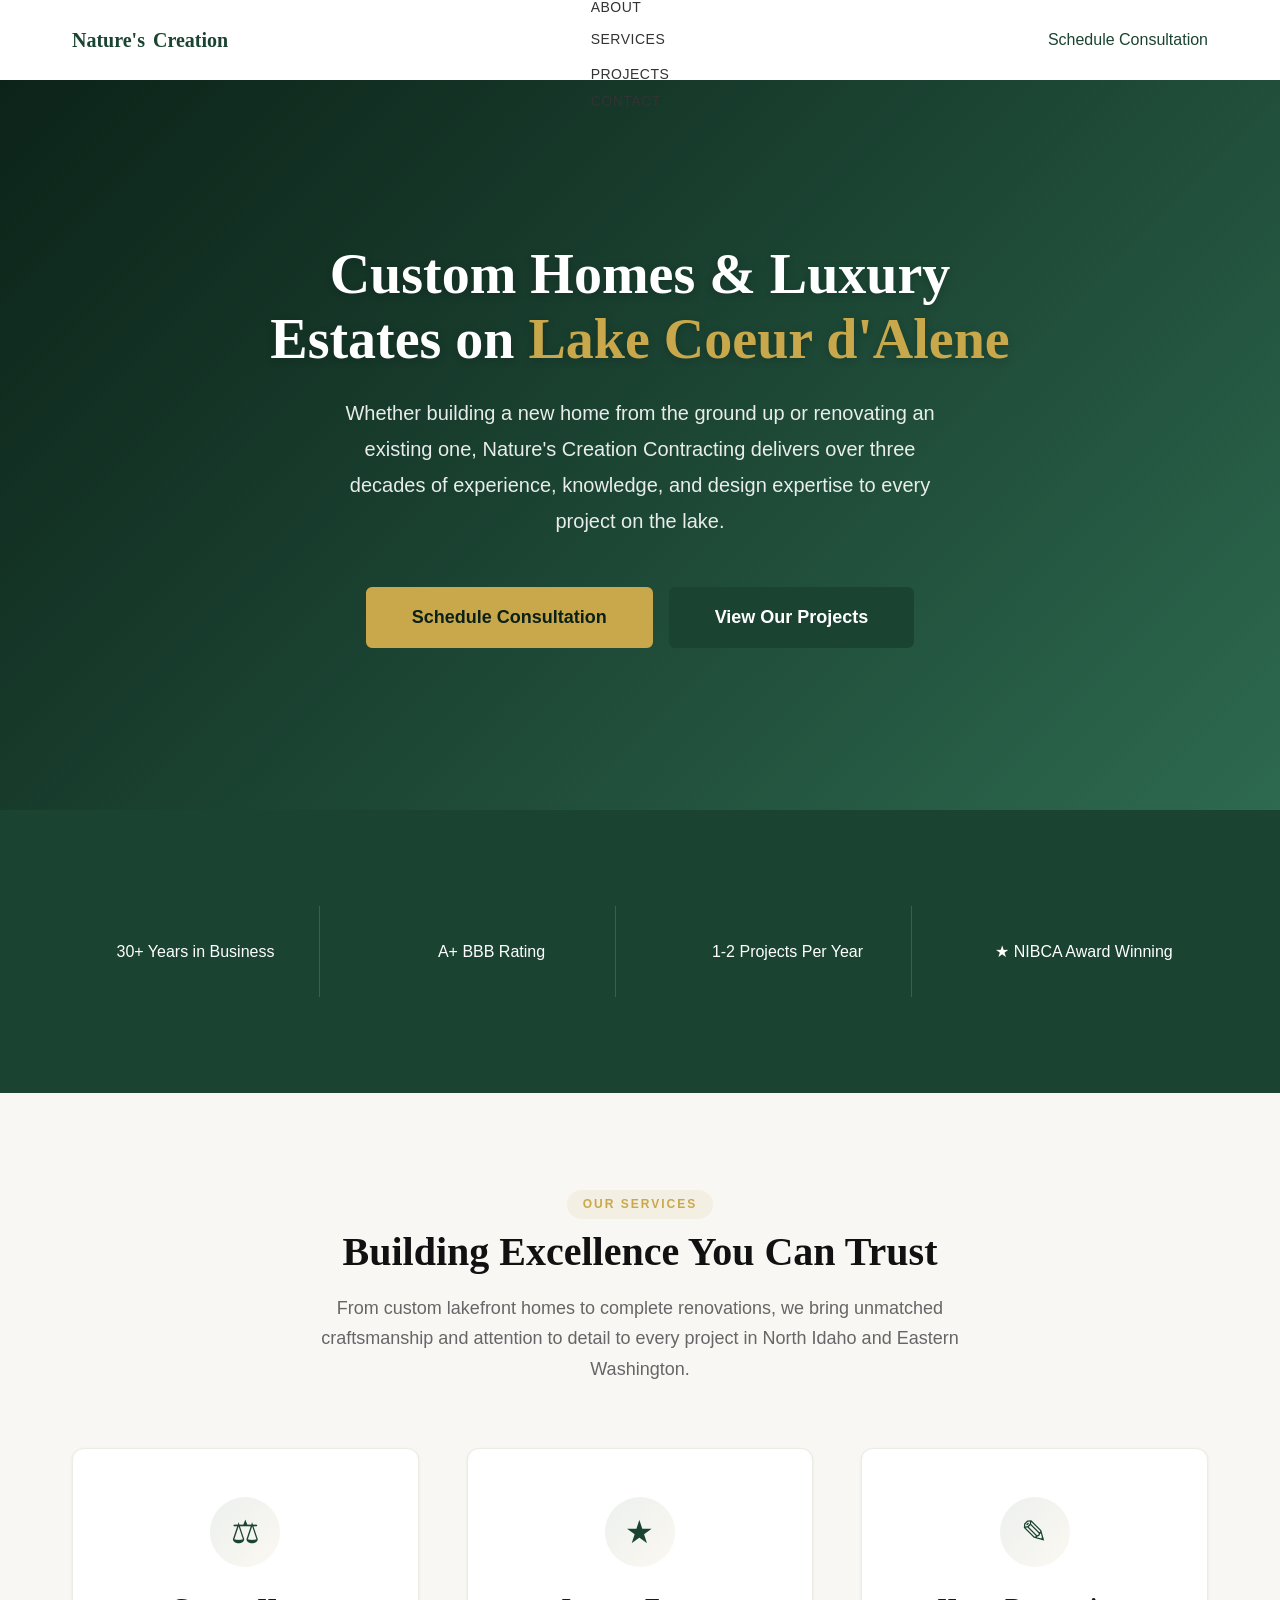
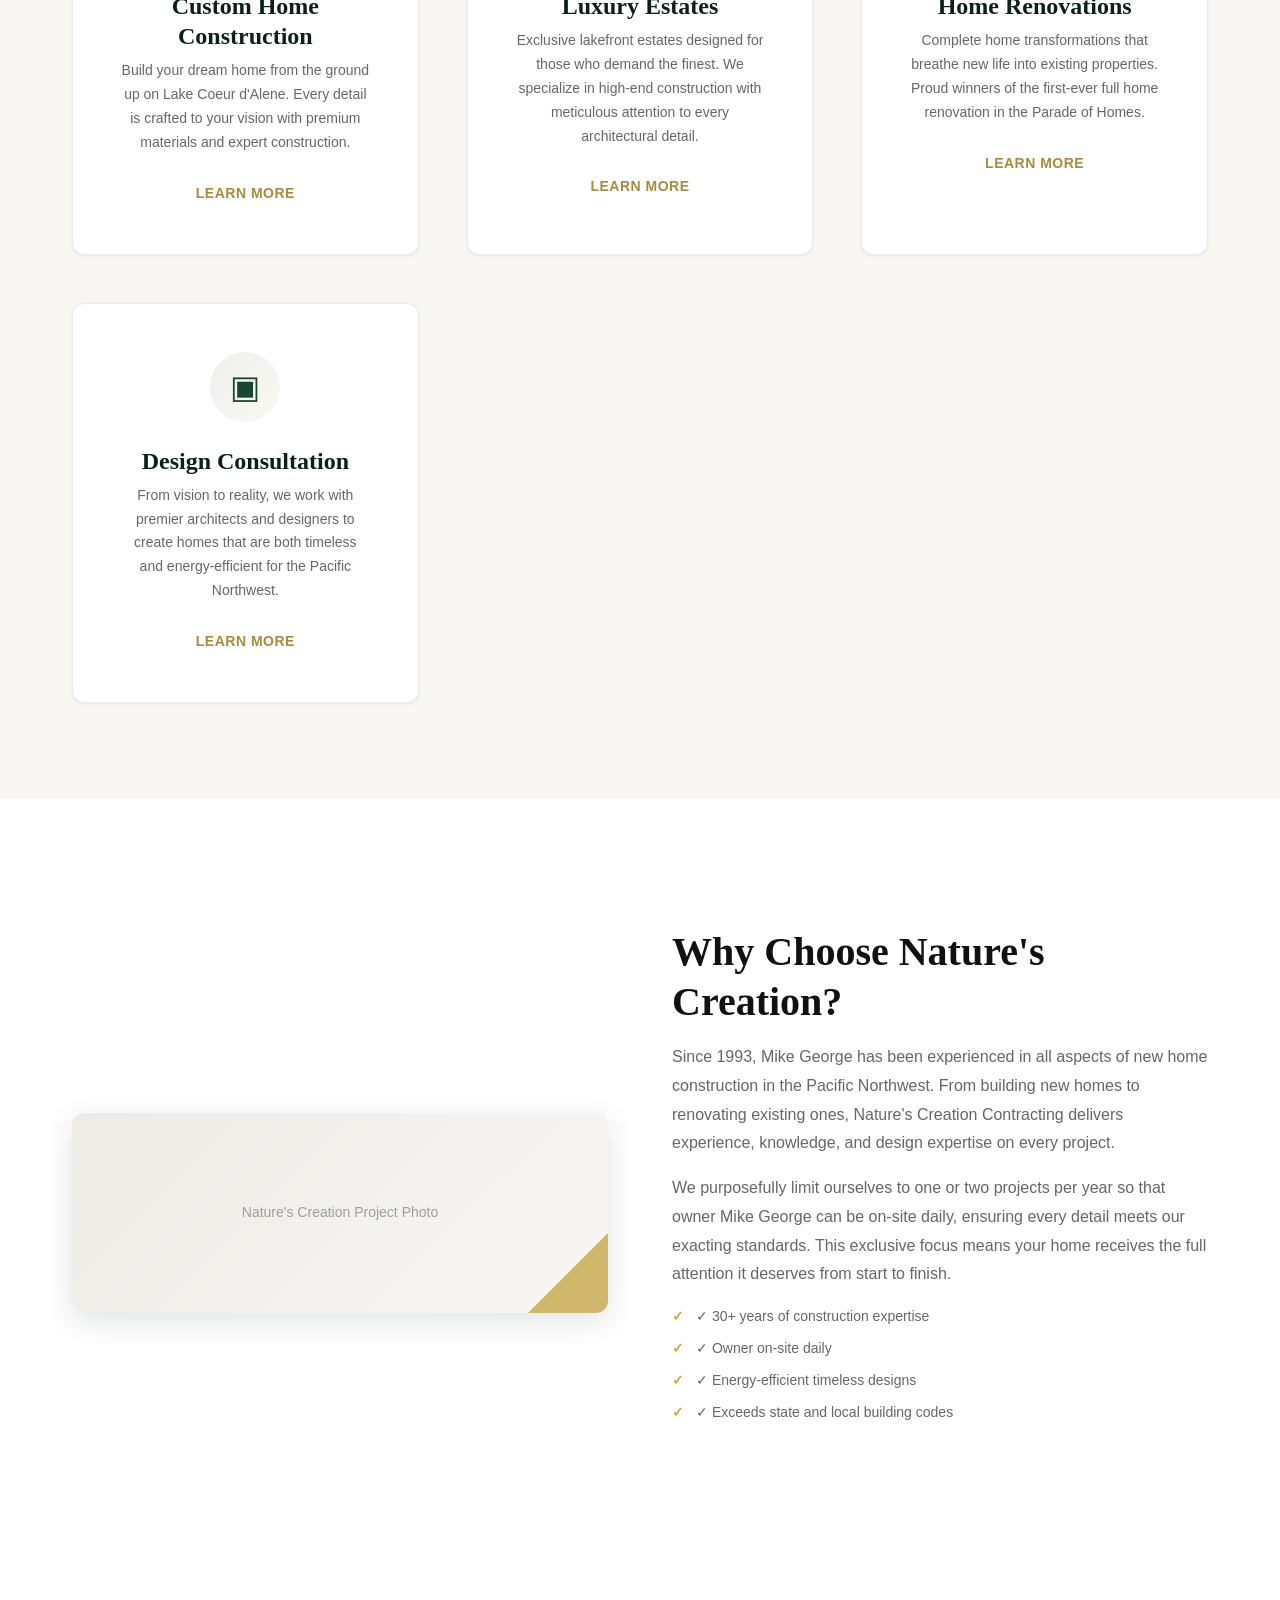
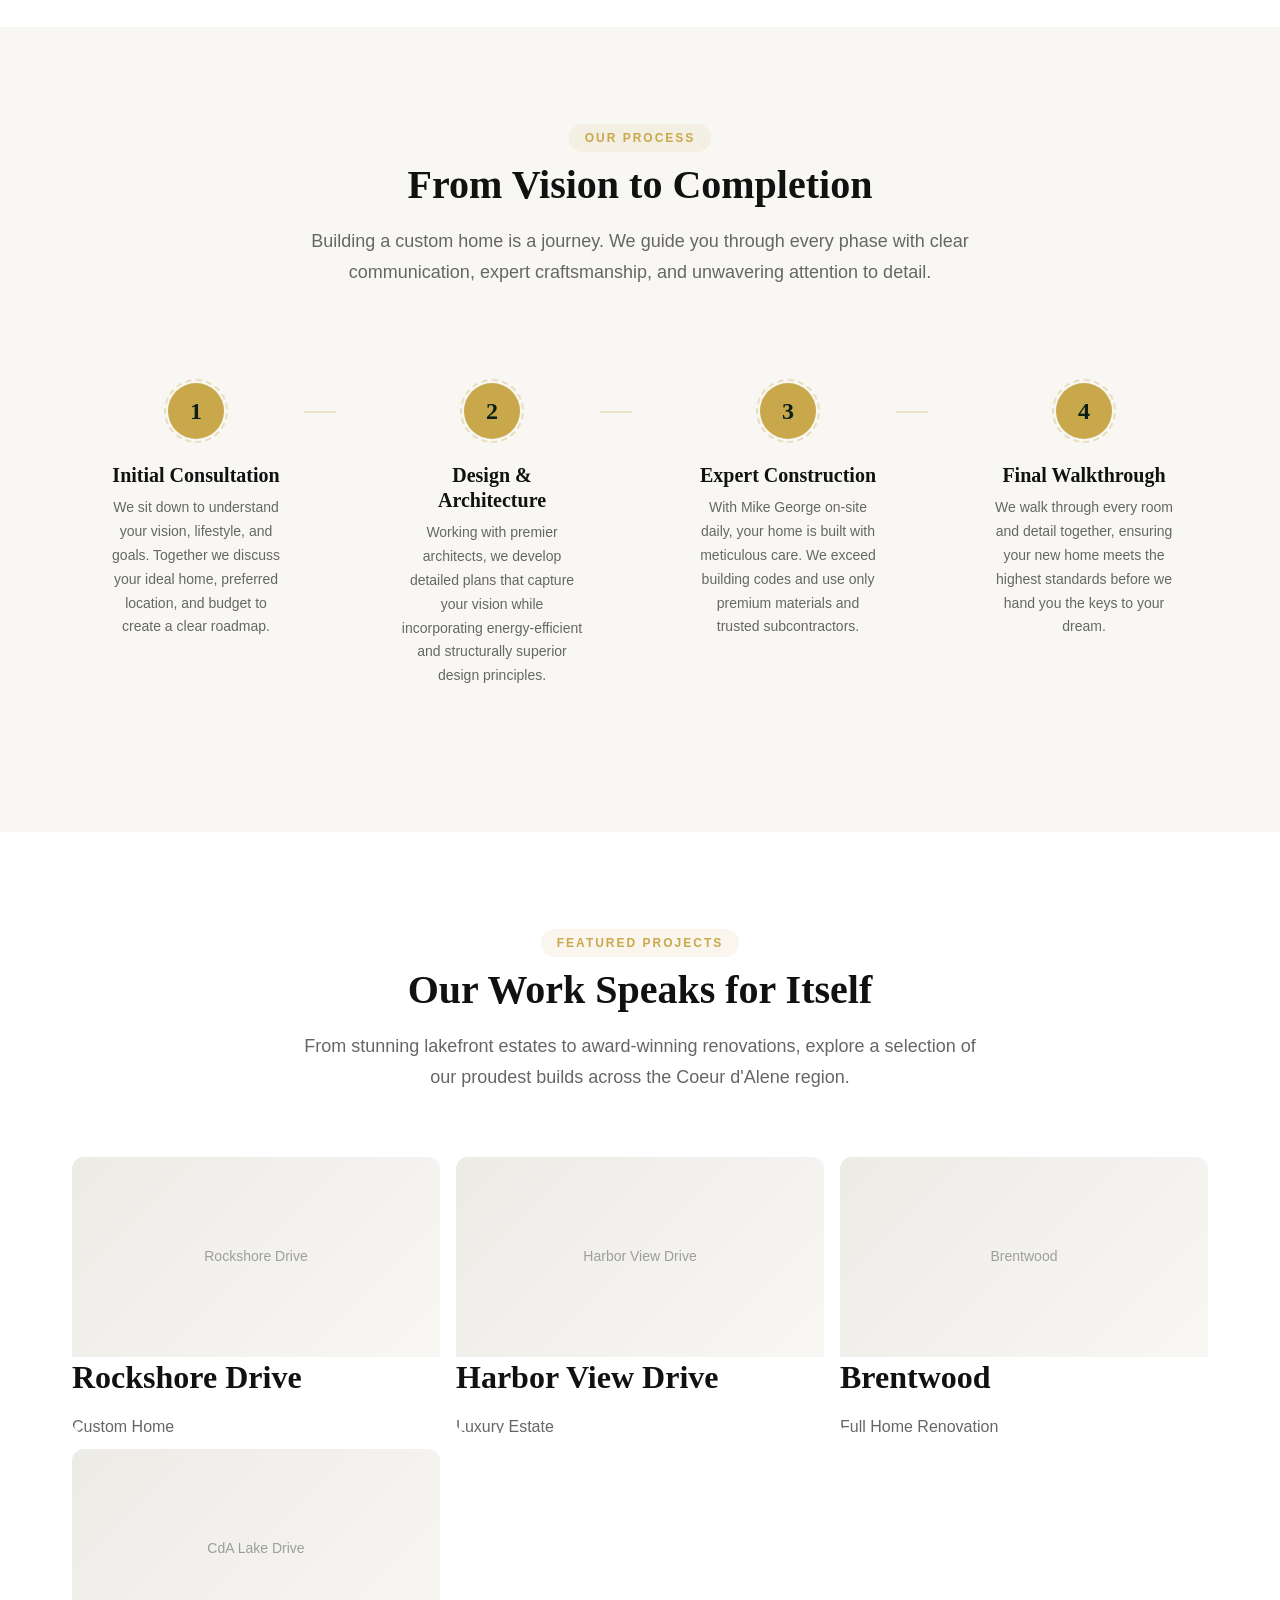
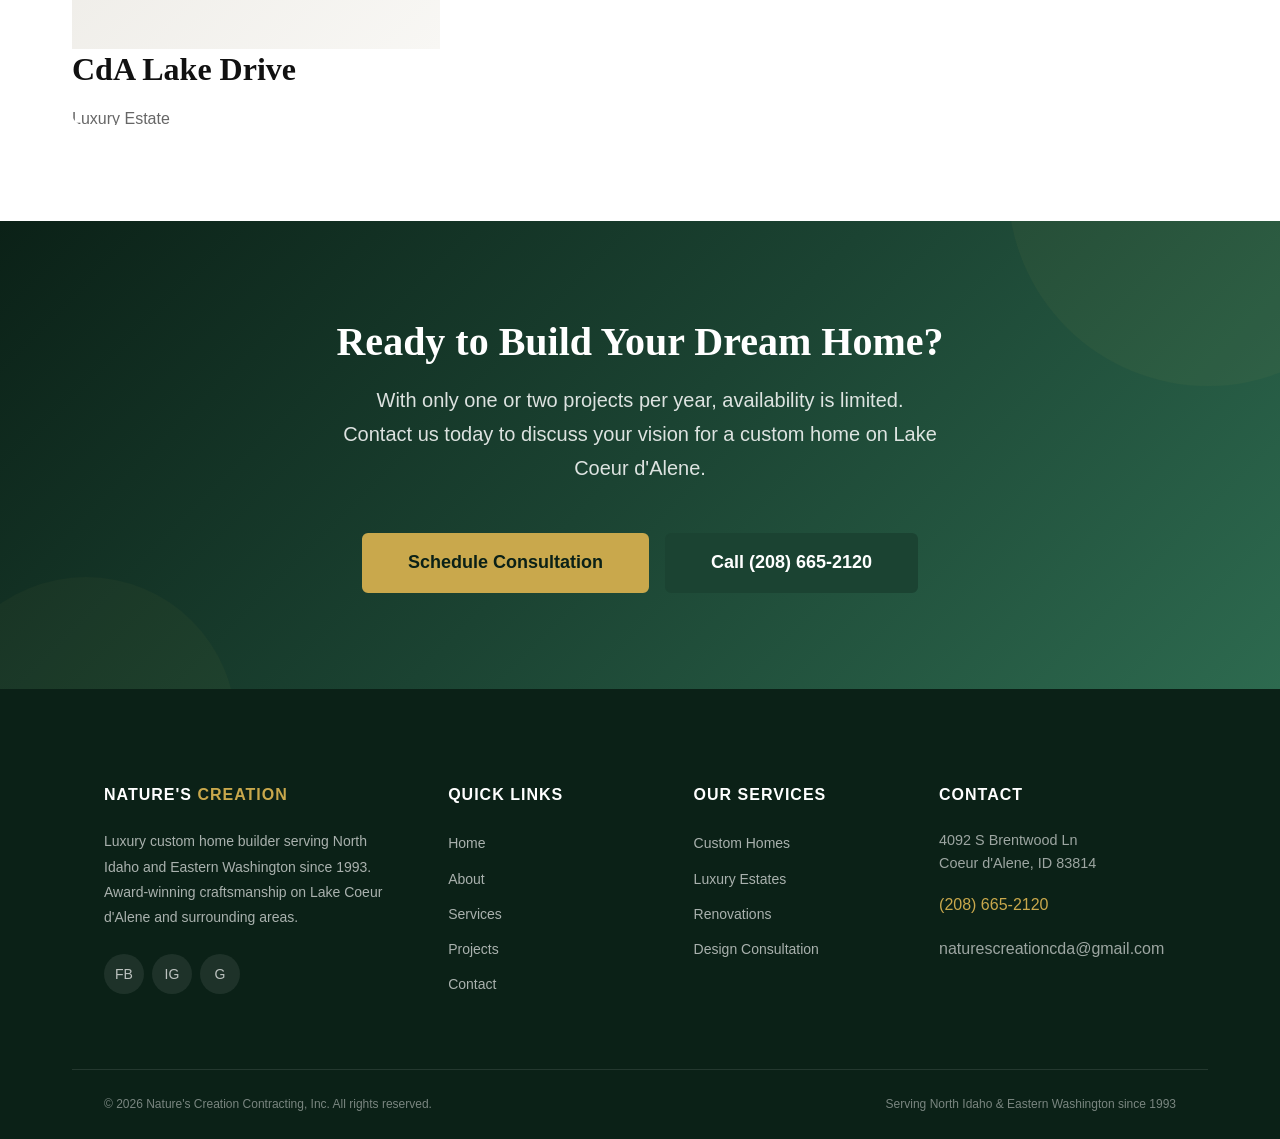
==== commit 32d7379f: "Auto-update naturescreationcda" ====
--- a/index.html
+++ b/index.html
@@ -258,16 +258,15 @@
   <footer class="site-footer">
     <div class="container">
       <div class="footer-grid">
-        <!-- Column 1: About -->
         <div class="footer-col footer-about">
           <h4>Nature's <span style="color: var(--color-accent);">Creation</span></h4>
-          <p>Luxury custom home builder on Lake Coeur d'Alene since 1993. We deliver experience, knowledge, and design expertise to create timeless homes in the Pacific Northwest.</p>
+          <p>Luxury custom home builder serving North Idaho and Eastern Washington since 1993. Award-winning craftsmanship on Lake Coeur d'Alene and surrounding areas.</p>
           <div class="footer-social">
-            <a href="https://www.facebook.com" aria-label="Facebook" target="_blank" rel="noopener noreferrer">FB</a>
-          </div>
-        </div>
-
-        <!-- Column 2: Quick Links -->
+            <a href="#" aria-label="Facebook">FB</a>
+            <a href="#" aria-label="Instagram">IG</a>
+            <a href="#" aria-label="Google Business">G</a>
+          </div>
+        </div>
         <div class="footer-col">
           <h4>Quick Links</h4>
           <ul>
@@ -278,8 +277,6 @@
             <li><a href="contact.html">Contact</a></li>
           </ul>
         </div>
-
-        <!-- Column 3: Our Services -->
         <div class="footer-col">
           <h4>Our Services</h4>
           <ul>
@@ -289,19 +286,16 @@
             <li><a href="services/design-consultation.html">Design Consultation</a></li>
           </ul>
         </div>
-
-        <!-- Column 4: Contact -->
         <div class="footer-col">
-          <h4>Contact Us</h4>
-          <p><a href="tel:+12086652120" style="color: var(--color-accent);">(208) 665-2120</a></p>
+          <h4>Contact</h4>
+          <p style="color: rgba(255,255,255,0.6); font-size: 0.9rem; line-height: 1.6;">4092 S Brentwood Ln<br>Coeur d'Alene, ID 83814</p>
+          <p style="margin-top: 1rem;"><a href="tel:+12086652120" style="color: var(--color-accent);">(208) 665-2120</a></p>
           <p><a href="mailto:naturescreationcda@gmail.com" style="color: rgba(255,255,255,0.6);">naturescreationcda@gmail.com</a></p>
-          <p style="color: rgba(255,255,255,0.6); margin-top: 0.5rem;">4092 S Brentwood Ln<br>Coeur d'Alene, ID 83814</p>
-        </div>
-      </div>
-
+        </div>
+      </div>
       <div class="footer-bottom">
         <p>&copy; 2026 Nature's Creation Contracting, Inc. All rights reserved.</p>
-        <p><a href="privacy-policy.html">Privacy Policy</a> | <a href="terms.html">Terms</a></p>
+        <p>Serving North Idaho &amp; Eastern Washington since 1993</p>
       </div>
     </div>
   </footer>
